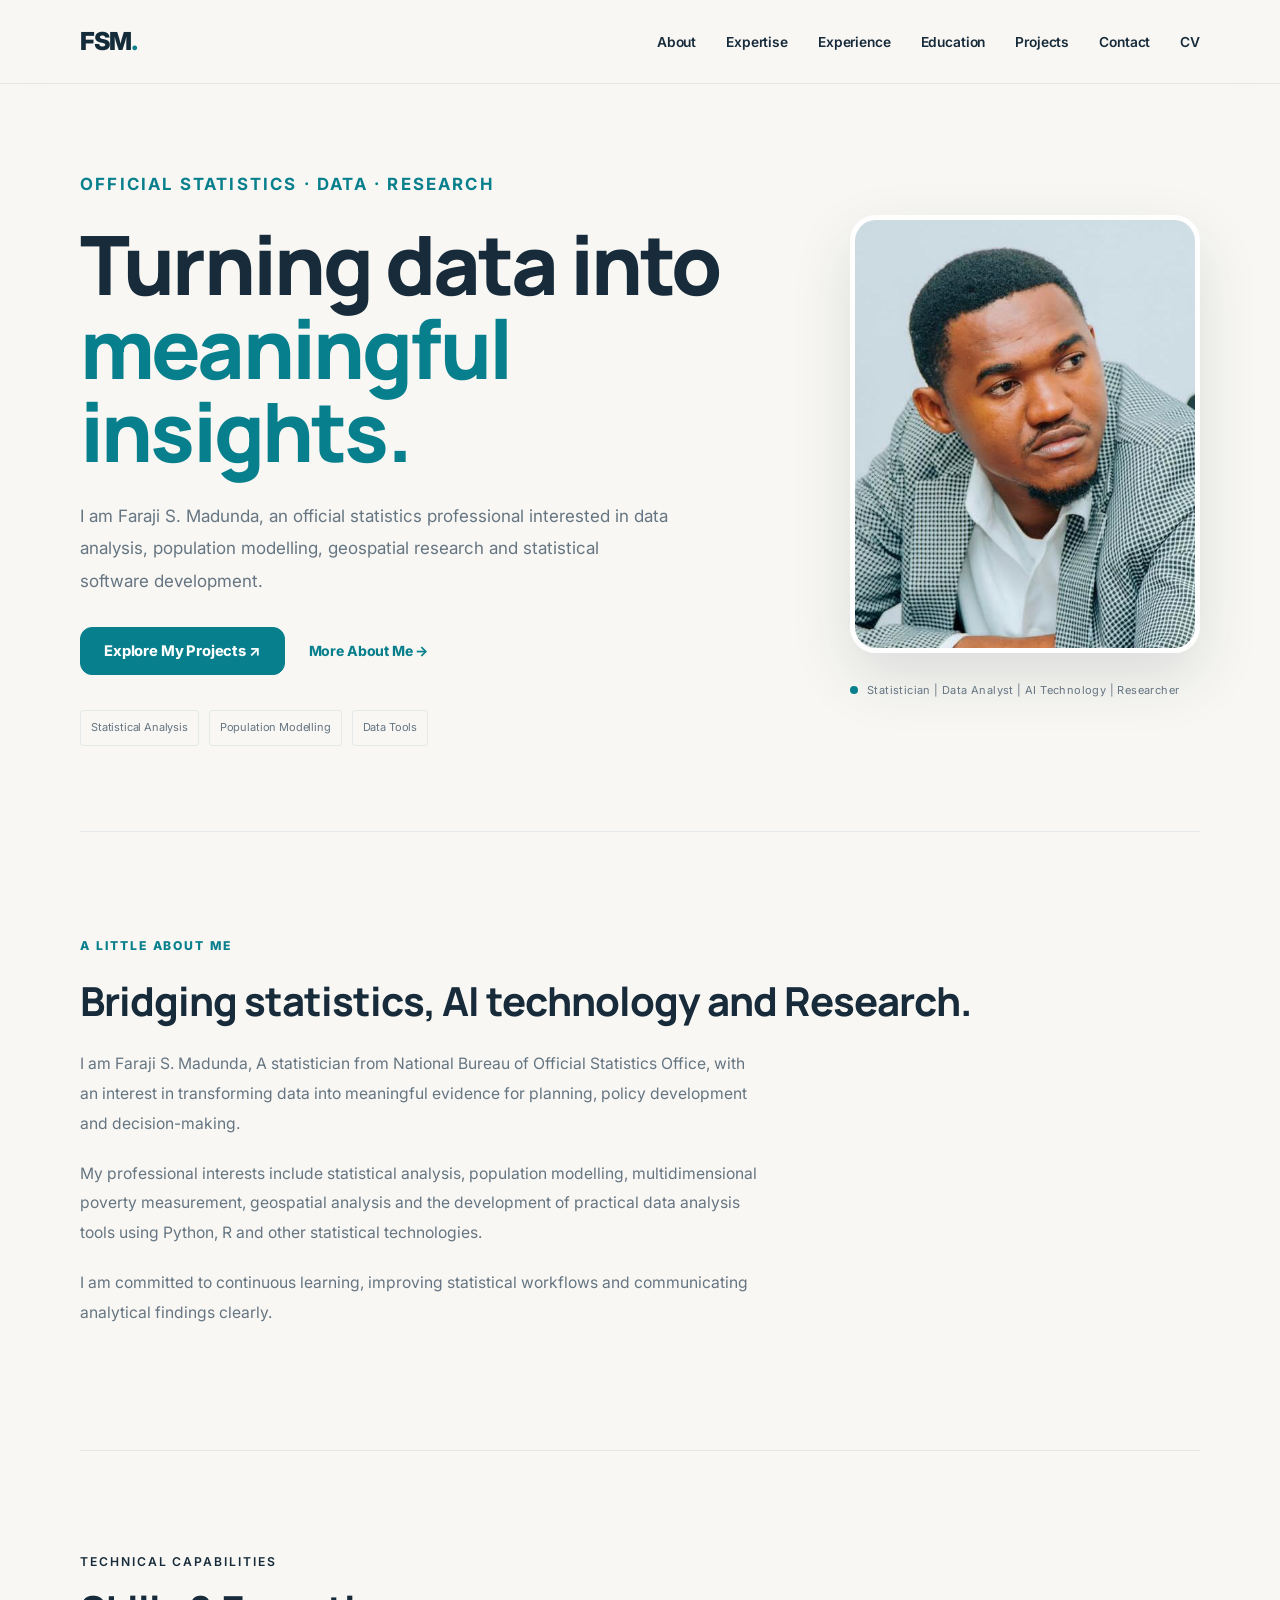
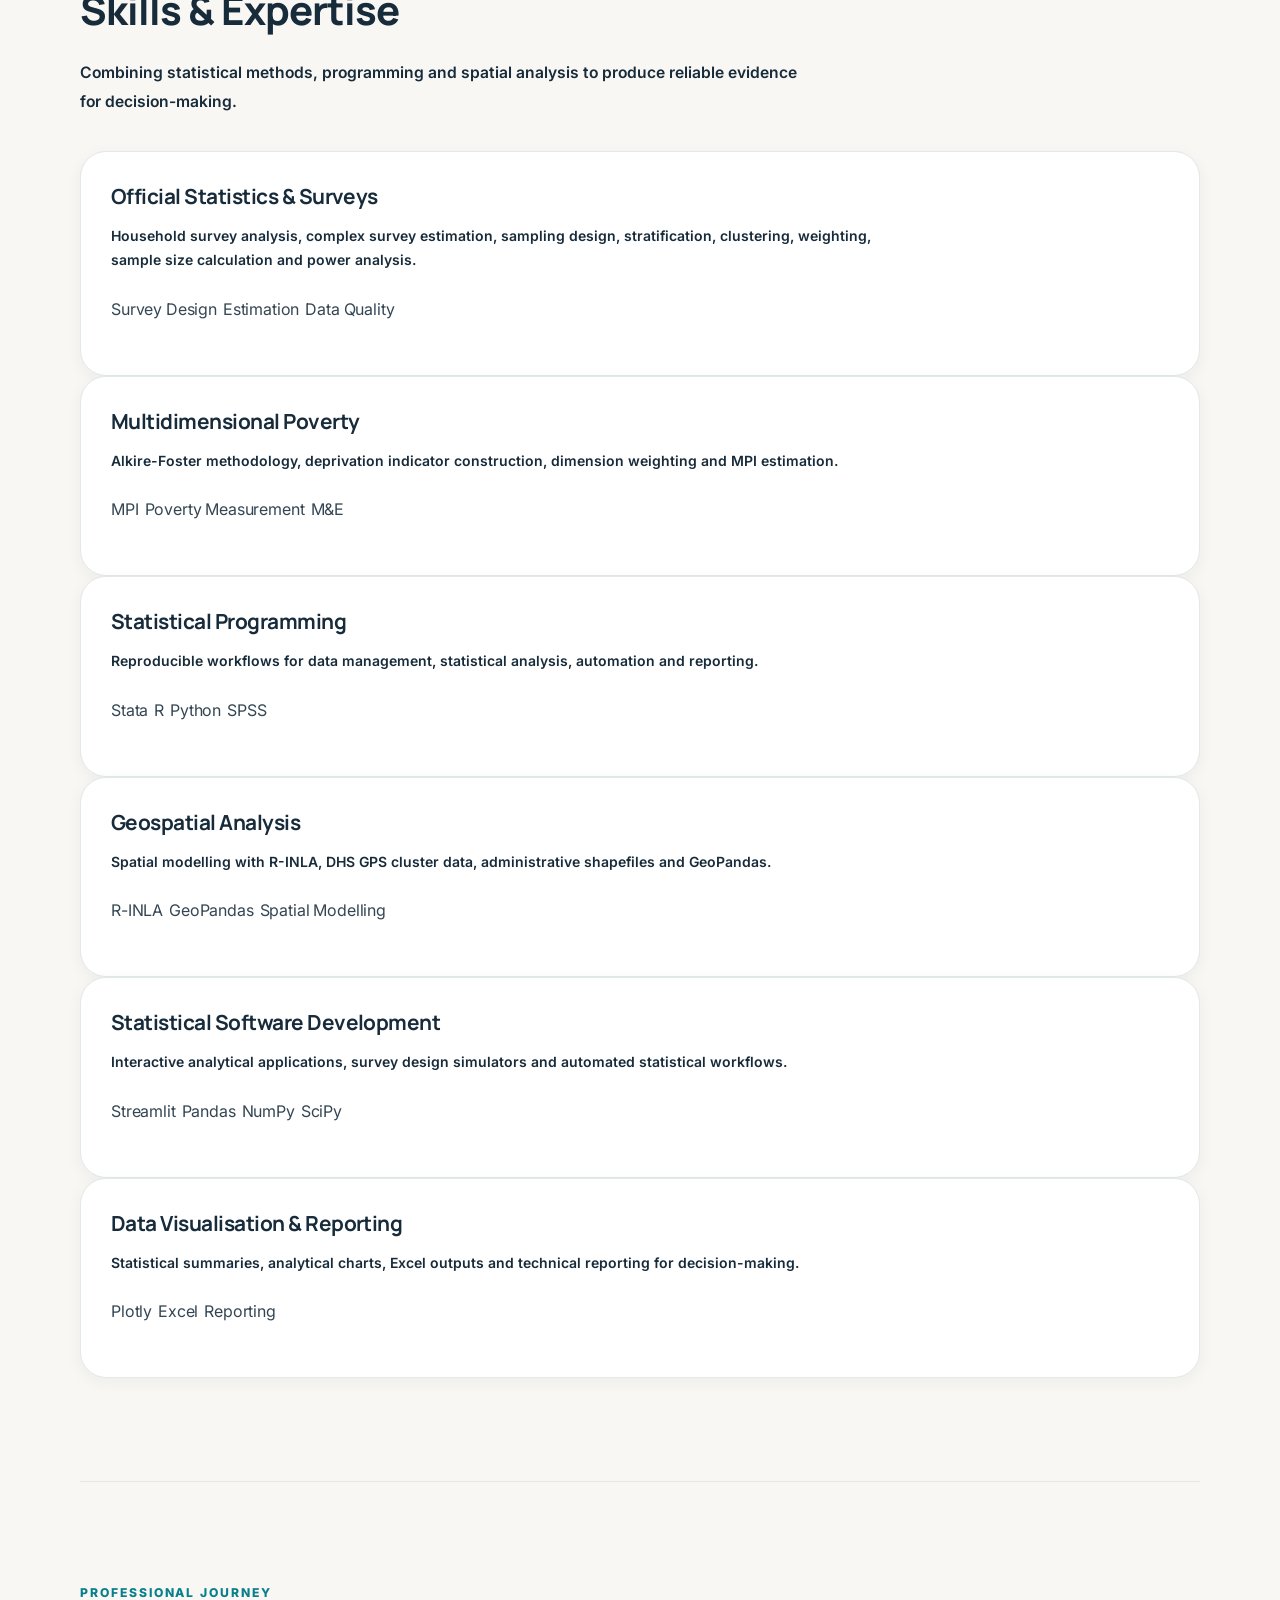
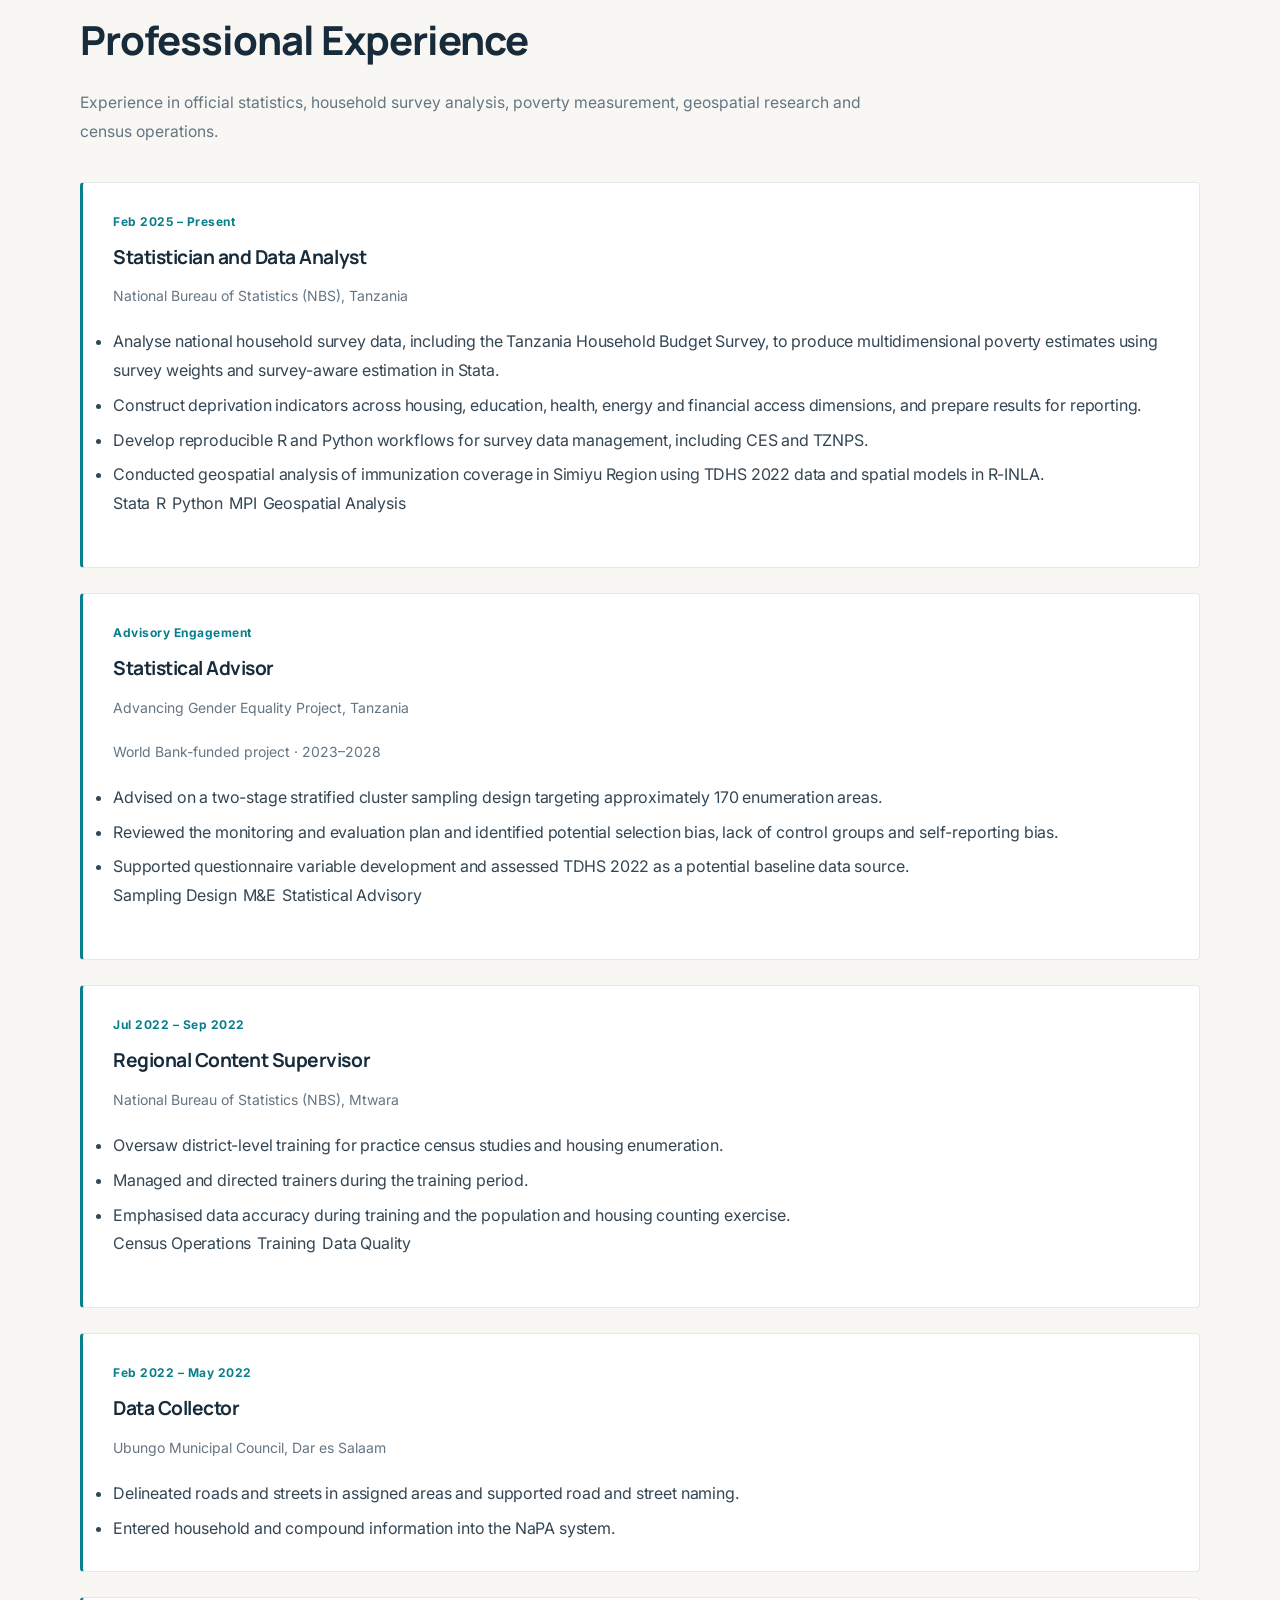
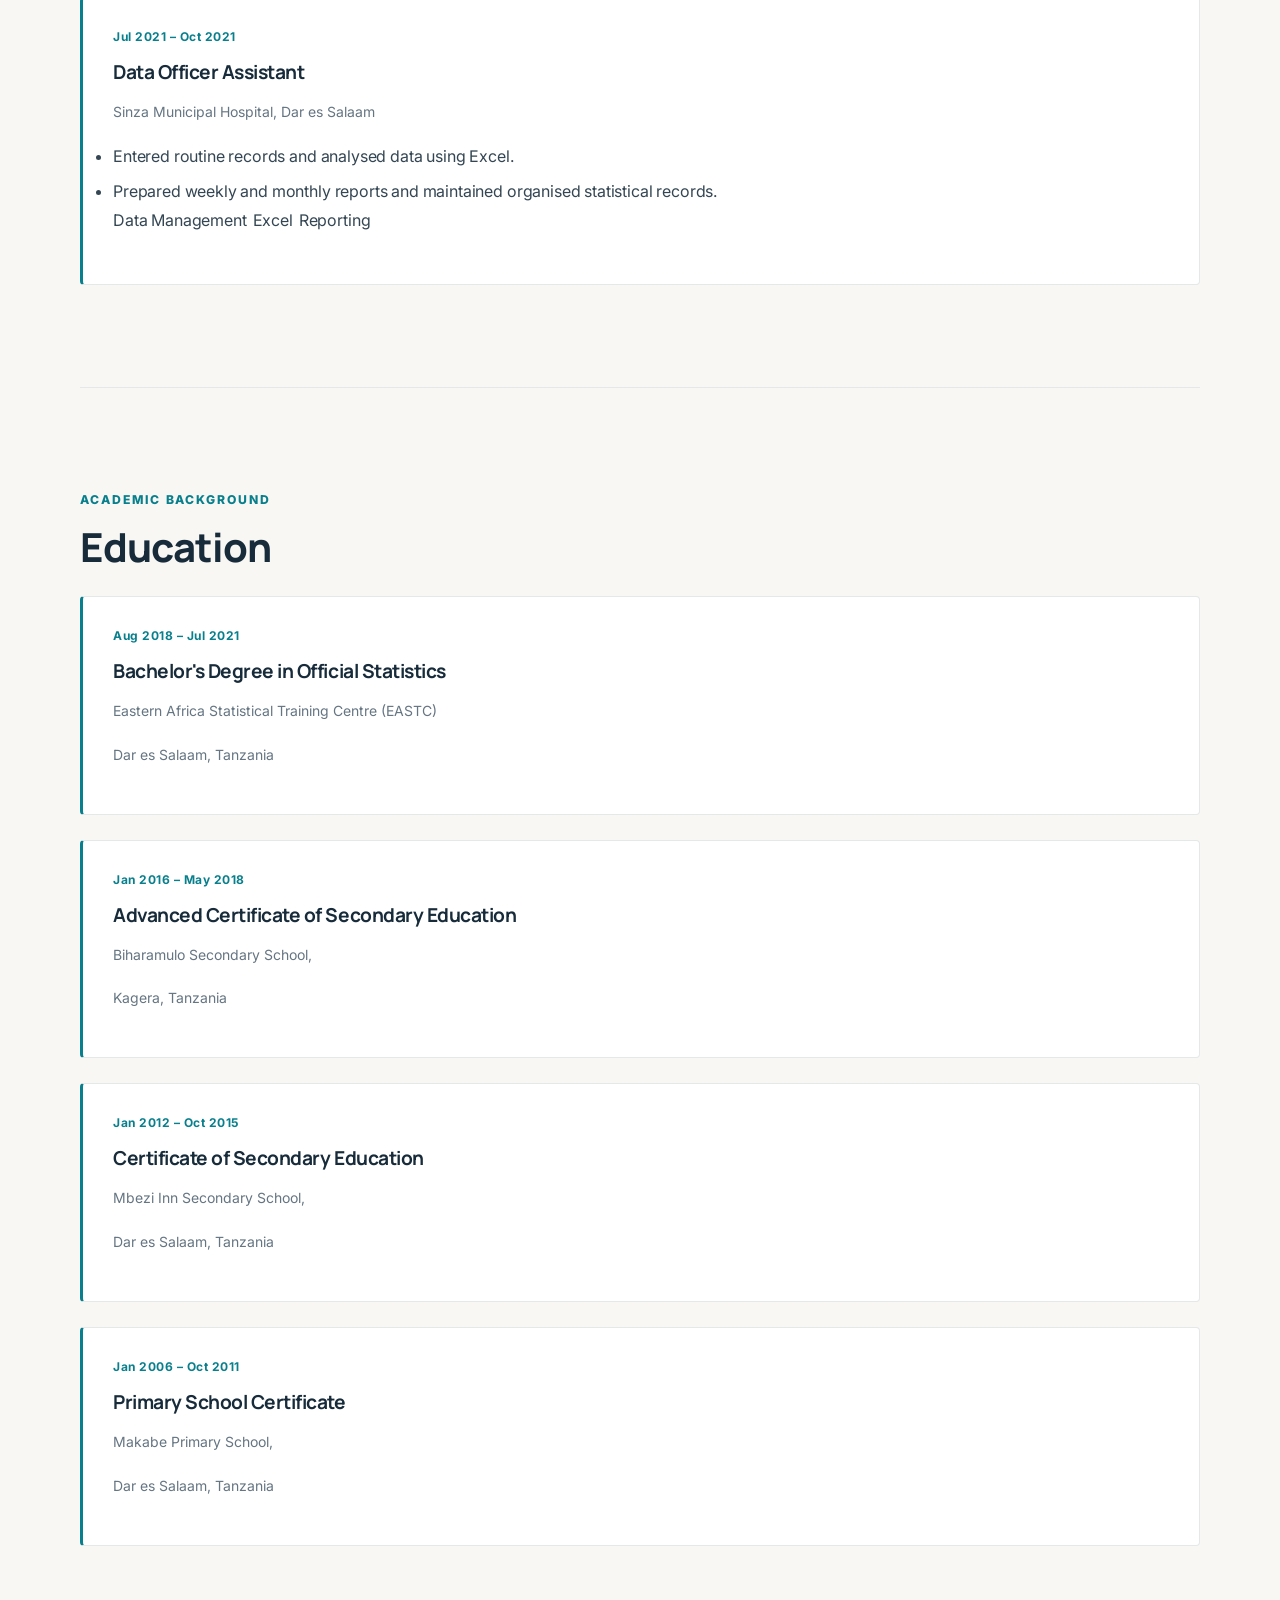
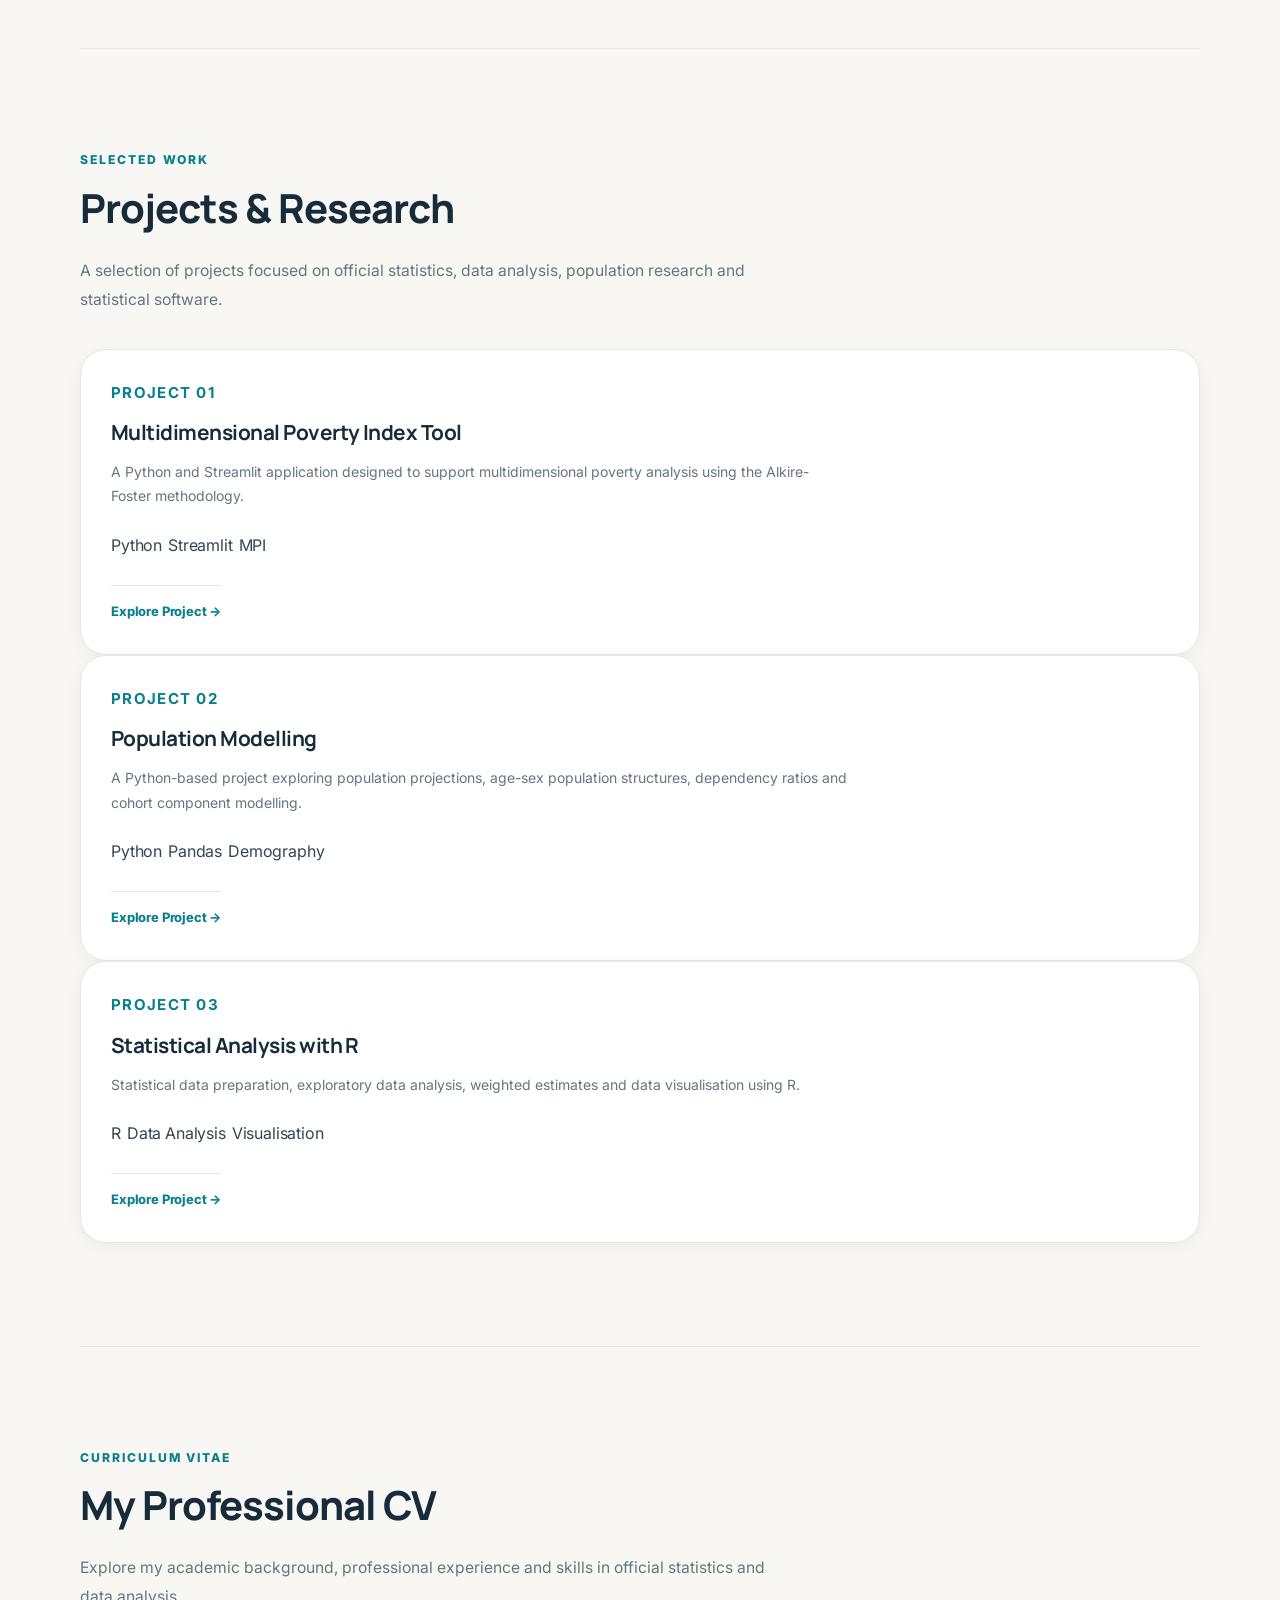
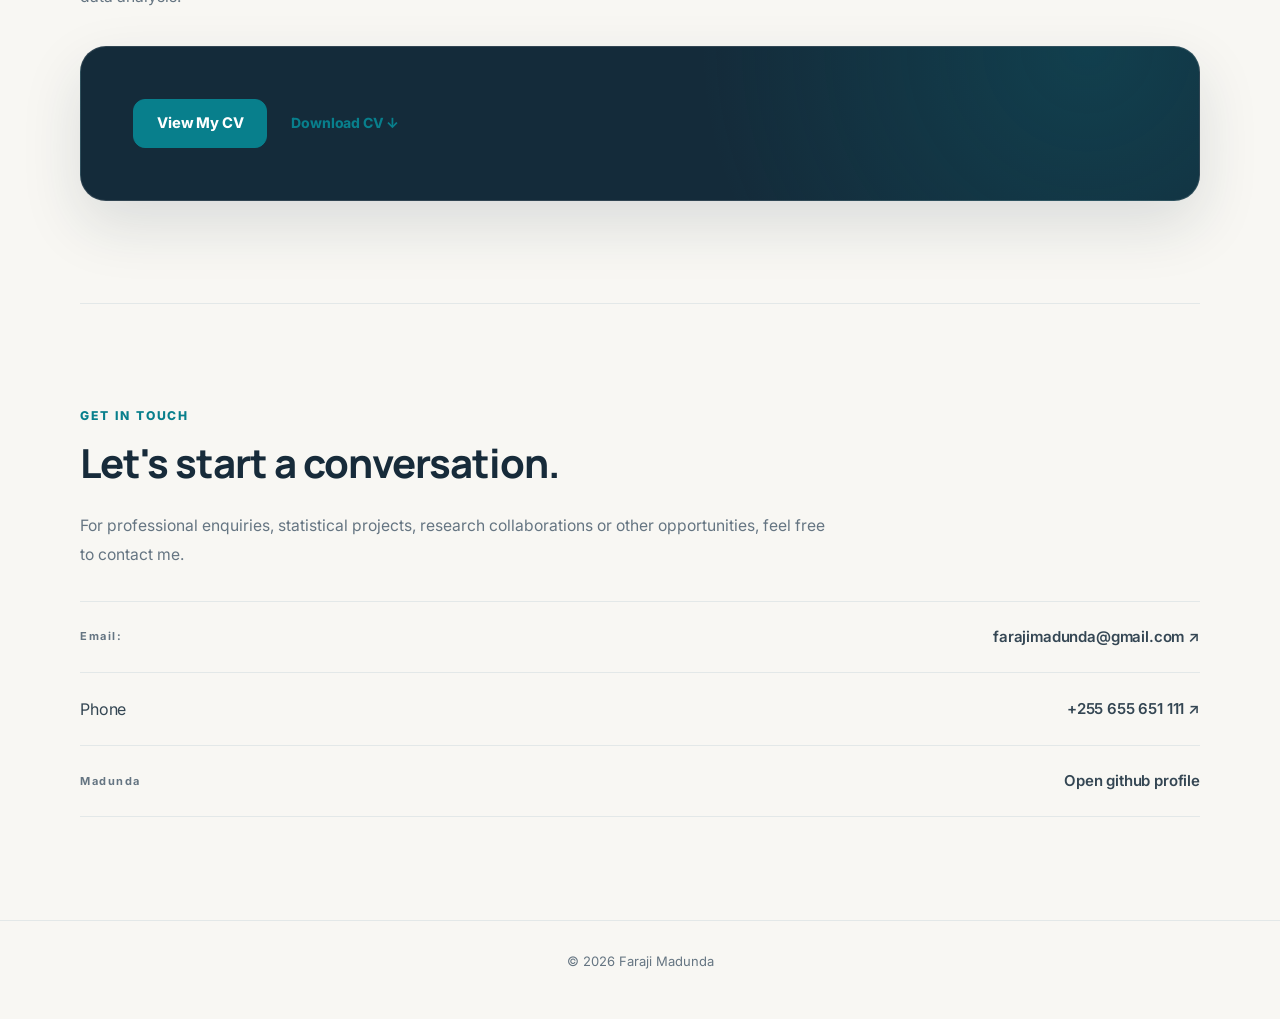
==== index.html @ a14f06b1 "Upload portfolio website files" ====
<!DOCTYPE html>
<html lang="en">
<head>
    <meta charset="UTF-8">
    <meta name="viewport" content="width=device-width, initial-scale=1.0">

    <meta name="description" content="The personal portfolio of Faraji S. Madunda, showcasing official statistics, data analysis, programming and research.">

    
<title>Faraji S. Madunda | Statistician & Data Analyst</title>

<meta name="description" content="Explore the professional portfolio of Faraji S. Madunda, featuring official statistics, multidimensional poverty analysis, population modelling, statistical programming, and data visualisation.">

<meta name="author" content="Faraji S. Madunda">

<meta name="viewport" content="width=device-width, initial-scale=1.0">

<meta name="robots" content="index, follow">


    <link rel="stylesheet" href="assets/css/style.css">
    <script src="assets/js/main.js" defer></script>

    <link rel="preconnect" href="https://fonts.googleapis.com">
    <link rel="preconnect" href="https://fonts.gstatic.com" crossorigin>
    <link href="https://fonts.googleapis.com/css2?family=Inter:wght@400;500;600;700&family=Manrope:wght@400;500;600;700;800&display=swap" rel="stylesheet">

</head>

<body>

   
<header>
    <a href="#home" class="logo">FSM<span>.</span></a>

    <button
        class="menu-toggle"
        id="menu-toggle"
        aria-label="Open navigation menu"
        aria-expanded="false"
        aria-controls="main-nav"
        type="button">
        ☰ Menu
    </button>

    <nav id="main-nav">
        <a href="#about">About</a>
        <a href="#expertise">Expertise</a>
        <a href="#experience">Experience</a>
        <a href="#education">Education</a>    
        <a href="#projects">Projects</a>
        <a href="#contact">Contact</a>
        <a href="#cv">CV</a>
    </nav>
</header>


    <main>
       
<section id="home" class="hero">
    <div class="hero-content">
        <p class="eyebrow">OFFICIAL STATISTICS · DATA · RESEARCH</p>

        <h1>
            Turning data into
            <span>meaningful insights.</span>
        </h1>

        <p class="intro">
            I am Faraji S. Madunda, an official statistics
            professional interested in data analysis, population
            modelling, geospatial research and statistical
            software development.
        </p>

        <div class="hero-actions">
            <a href="#projects" class="button">
                Explore My Projects ↗
            </a>

            <a href="#about" class="text-link">
                More About Me →
            </a>
        </div>

        <div class="hero-specialties">
            <span>Statistical Analysis</span>
            <span>Population Modelling</span>
            <span>Data Tools</span>
        </div>
    </div>

    <div class="hero-visual">
        <img
            src="assets/images/faraji.jpg"
            alt="Portrait of Faraji S. Madunda"
            class="hero-photo"
        >

        <div class="photo-caption">
            <span class="caption-dot"></span>
            <span>Statistician |  Data Analyst | AI Technology | Researcher</span>
        </div>
    </div>
</section>

        
<section id="about">
    <p class="eyebrow">A LITTLE ABOUT ME</p>

    <h2>Bridging statistics, AI technology and Research.</h2>

    <p>
        I am Faraji S. Madunda, A statistician from National Bureau 
        of Official Statistics Office,
        with an interest in transforming data into meaningful
        evidence for planning, policy development and decision-making.
    </p>

    <p>
        My professional interests include statistical analysis,
        population modelling, multidimensional poverty measurement,
        geospatial analysis and the development of practical
        data analysis tools using Python, R and other statistical
        technologies.
    </p>

    <p>
        I am committed to continuous learning, improving statistical
        workflows and communicating analytical findings clearly.
    </p>
</section>


   
<section id="expertise">

    <p class="eyebrow">TECHNICAL CAPABILITIES</p>
    <h2>Skills & Expertise</h2>

    <p class="section-intro">
        Combining statistical methods, programming and spatial
        analysis to produce reliable evidence for decision-making.
    </p>

    <div class="projects-grid">

        <article class="project-card">
            <h3>Official Statistics & Surveys</h3>
            <p>
                Household survey analysis, complex survey estimation,
                sampling design, stratification, clustering,
                weighting, sample size calculation and power analysis.
            </p>
            <div class="project-tags">
                <span>Survey Design</span>
                <span>Estimation</span>
                <span>Data Quality</span>
            </div>
        </article>

        <article class="project-card">
            <h3>Multidimensional Poverty</h3>
            <p>
                Alkire-Foster methodology, deprivation indicator
                construction, dimension weighting and MPI estimation.
            </p>
            <div class="project-tags">
                <span>MPI</span>
                <span>Poverty Measurement</span>
                <span>M&E</span>
            </div>
        </article>

        <article class="project-card">
            <h3>Statistical Programming</h3>
            <p>
                Reproducible workflows for data management,
                statistical analysis, automation and reporting.
            </p>
            <div class="project-tags">
                <span>Stata</span>
                <span>R</span>
                <span>Python</span>
                <span>SPSS</span>
            </div>
        </article>

        <article class="project-card">
            <h3>Geospatial Analysis</h3>
            <p>
                Spatial modelling with R-INLA, DHS GPS cluster data,
                administrative shapefiles and GeoPandas.
            </p>
            <div class="project-tags">
                <span>R-INLA</span>
                <span>GeoPandas</span>
                <span>Spatial Modelling</span>
            </div>
        </article>

        <article class="project-card">
            <h3>Statistical Software Development</h3>
            <p>
                Interactive analytical applications, survey design
                simulators and automated statistical workflows.
            </p>
            <div class="project-tags">
                <span>Streamlit</span>
                <span>Pandas</span>
                <span>NumPy</span>
                <span>SciPy</span>
            </div>
        </article>

        <article class="project-card">
            <h3>Data Visualisation & Reporting</h3>
            <p>
                Statistical summaries, analytical charts, Excel
                outputs and technical reporting for decision-making.
            </p>
            <div class="project-tags">
                <span>Plotly</span>
                <span>Excel</span>
                <span>Reporting</span>
            </div>
        </article>

    </div>

</section>

<section id="experience">

    <p class="eyebrow">PROFESSIONAL JOURNEY</p>
    <h2>Professional Experience</h2>

    <p class="section-intro">
        Experience in official statistics, household survey analysis,
        poverty measurement, geospatial research and census operations.
    </p>

    <div class="timeline">

        <article class="timeline-item">
            <span class="timeline-period">Feb 2025 – Present</span>
            <h3>Statistician and Data Analyst</h3>
            <p class="organisation-name">
                National Bureau of Statistics (NBS), Tanzania
            </p>
            <ul>
                <li>
                    Analyse national household survey data, including
                    the Tanzania Household Budget Survey, to produce
                    multidimensional poverty estimates using survey
                    weights and survey-aware estimation in Stata.
                </li>
                <li>
                    Construct deprivation indicators across housing,
                    education, health, energy and financial access
                    dimensions, and prepare results for reporting.
                </li>
                <li>
                    Develop reproducible R and Python workflows for
                    survey data management, including CES and TZNPS.
                </li>
                <li>
                    Conducted geospatial analysis of immunization
                    coverage in Simiyu Region using TDHS 2022 data
                    and spatial models in R-INLA.
                </li>
            </ul>
            <div class="project-tags">
                <span>Stata</span>
                <span>R</span>
                <span>Python</span>
                <span>MPI</span>
                <span>Geospatial Analysis</span>
            </div>
        </article>

        <article class="timeline-item">
            <span class="timeline-period">Advisory Engagement</span>
            <h3>Statistical Advisor</h3>
            <p class="organisation-name">
                Advancing Gender Equality Project, Tanzania
            </p>
            <p class="experience-context">
                World Bank-funded project · 2023–2028
            </p>
            <ul>
                <li>
                    Advised on a two-stage stratified cluster sampling
                    design targeting approximately 170 enumeration areas.
                </li>
                <li>
                    Reviewed the monitoring and evaluation plan and
                    identified potential selection bias, lack of
                    control groups and self-reporting bias.
                </li>
                <li>
                    Supported questionnaire variable development and
                    assessed TDHS 2022 as a potential baseline data source.
                </li>
            </ul>
            <div class="project-tags">
                <span>Sampling Design</span>
                <span>M&E</span>
                <span>Statistical Advisory</span>
            </div>
        </article>

        <article class="timeline-item">
            <span class="timeline-period">Jul 2022 – Sep 2022</span>
            <h3>Regional Content Supervisor</h3>
            <p class="organisation-name">
                National Bureau of Statistics (NBS), Mtwara
            </p>
            <ul>
                <li>
                    Oversaw district-level training for practice census
                    studies and housing enumeration.
                </li>
                <li>
                    Managed and directed trainers during the training
                    period.
                </li>
                <li>
                    Emphasised data accuracy during training and the
                    population and housing counting exercise.
                </li>
            </ul>
            <div class="project-tags">
                <span>Census Operations</span>
                <span>Training</span>
                <span>Data Quality</span>
            </div>
        </article>

        <article class="timeline-item">
            <span class="timeline-period">Feb 2022 – May 2022</span>
            <h3>Data Collector</h3>
            <p class="organisation-name">
                Ubungo Municipal Council, Dar es Salaam
            </p>
            <ul>
                <li>
                    Delineated roads and streets in assigned areas
                    and supported road and street naming.
                </li>
                <li>
                    Entered household and compound information
                    into the NaPA system.
                </li>
            </ul>
        </article>

        <article class="timeline-item">
            <span class="timeline-period">Jul 2021 – Oct 2021</span>
            <h3>Data Officer Assistant</h3>
            <p class="organisation-name">
                Sinza Municipal Hospital, Dar es Salaam
            </p>
            <ul>
                <li>
                    Entered routine records and analysed data using Excel.
                </li>
                <li>
                    Prepared weekly and monthly reports and maintained
                    organised statistical records.
                </li>
            </ul>
            <div class="project-tags">
                <span>Data Management</span>
                <span>Excel</span>
                <span>Reporting</span>
            </div>
        </article>

    </div>

</section>

<section id="education">

    <p class="eyebrow">ACADEMIC BACKGROUND</p>
    <h2>Education</h2>

    <div class="timeline">

        <article class="timeline-item">
            <span class="timeline-period">Aug 2018 – Jul 2021</span>
            <h3>Bachelor's Degree in Official Statistics</h3>
            <p class="organisation-name">
                Eastern Africa Statistical Training Centre (EASTC)
            </p>
            <p>Dar es Salaam, Tanzania</p>
        </article>

        <article class="timeline-item">
            <span class="timeline-period">Jan 2016 – May 2018</span>
            <h3>Advanced Certificate of Secondary Education</h3>
            <p class="organisation-name">
                Biharamulo Secondary School, 
            </p>
            <p>Kagera, Tanzania</p>
        </article>

        <article class="timeline-item">
            <span class="timeline-period">Jan 2012 – Oct 2015</span>
            <h3>Certificate of Secondary Education</h3>
            <p class="organisation-name">
                Mbezi Inn Secondary School, 
                
            </p>
            <p>Dar es Salaam, Tanzania</p>
        </article>

        <article class="timeline-item">
            <span class="timeline-period">Jan 2006 – Oct 2011</span>
            <h3>Primary School Certificate</h3>
            <p class="organisation-name">
                Makabe Primary School, 
            </p>
            <p>Dar es Salaam, Tanzania</p>
        </article>

    </div>

</section>

<section id="projects">
    <p class="eyebrow">SELECTED WORK</p>
    <h2>Projects & Research</h2>

    <p class="section-intro">
        A selection of projects focused on official statistics,
        data analysis, population research and statistical software.
    </p>

    <div class="projects-grid">

        <article class="project-card">
            <p class="project-number">PROJECT 01</p>
            <h3>Multidimensional Poverty Index Tool</h3>
            <p>
                A Python and Streamlit application designed to support
                multidimensional poverty analysis using the
                Alkire-Foster methodology.
            </p>
            <div class="project-tags">
                <span>Python</span>
                <span>Streamlit</span>
                <span>MPI</span>
            </div>
            <a href="mpi-project.html"  class="project-link">
                Explore Project →
            </a>
        </article>

        <article class="project-card">
            <p class="project-number">PROJECT 02</p>
            <h3>Population Modelling</h3>
            <p>
                A Python-based project exploring population projections,
                age-sex population structures, dependency ratios and
                cohort component modelling.
            </p>
            <div class="project-tags">
                <span>Python</span>
                <span>Pandas</span>
                <span>Demography</span>
            </div>
            <a href="population-project.html" class="project-link">
                Explore Project →
            </a>
        </article>

        <article class="project-card">
            <p class="project-number">PROJECT 03</p>
            <h3>Statistical Analysis with R</h3>
            <p>
                Statistical data preparation, exploratory data analysis,
                weighted estimates and data visualisation using R.
            </p>
            <div class="project-tags">
                <span>R</span>
                <span>Data Analysis</span>
                <span>Visualisation</span>
            </div>
            <a href="r-analysis-project.html" class="project-link">
                Explore Project →
            </a>
        </article>

    </div>
</section>

<section id="cv">

    <p class="eyebrow">CURRICULUM VITAE</p>

    <h2>My Professional CV</h2>

    <p class="section-intro">
        Explore my academic background, professional experience
        and skills in official statistics and data analysis.
    </p>

    <div class="cv-panel">

        <div class="cv-content">
       
           
            <div class="hero-actions">

                <a
                    href="document_certificates/Faraji_Madunda_CV.pdf"
                    class="button"
                    target="_blank"
                    rel="noopener noreferrer">
                    View My CV 
                </a>

                <a
                    href="document_certificates/Faraji_Madunda_CV.pdf"
                    class="text-link"
                    download>
                    Download CV ↓
                </a>

            </div>
        </div>

    </div>

</section>

        
<section id="contact">
    <p class="eyebrow">GET IN TOUCH</p>

    <h2>Let's start a conversation.</h2>

    <p>
        For professional enquiries, statistical projects,
        research collaborations or other opportunities,
        feel free to contact me.
    </p>

    <div class="contact-list">

        <a class="contact-item" href="mailto:farajimadunda@gmail.com">
            <span class="contact-label">Email:</span>
            <span class="contact-value">farajimadunda@gmail.com ↗</span>
        </a>

        <a class="contact-item" href="tel:+255 655651111>
            <span class="contact-label">Phone</span>
            <span class="contact-value">+255 655 651 111 ↗</span>
        </a>

        <a class="contact-item"
           href="https://github.com/Madunda"
           target="_blank"
           rel="noopener noreferrer">
            <span class="contact-label">Madunda</span>
            <span class="contact-value">Open github profile </span>
        </a>

    </div>
</section>

    </main>

    <footer>
                    <p>© <span id="year">2026</span> Faraji Madunda</p>
    </footer>

</body>
</html>
---- assets/css/style.css ----
/* ========================================
   Faraji S. Madunda | PERSONAL PORTFOLIO
   Design: Editorial Light
======================================== */

:root {
    --background: #f8f7f3;
    --surface: #ffffff;
    --text: #172b3a;
    --muted: #667580;
    --accent: #187b75;
    --border: #e4e4dd;
    --max-width: 1120px;
}

/* Reset */
* {
    margin: 0;
    padding: 0;
    box-sizing: border-box;
}

html {
    scroll-behavior: smooth;
    scroll-padding-top: 90px;
}

body {
    font-family: Arial, Helvetica, sans-serif;
    background: var(--background);
    color: var(--text);
    line-height: 1.7;
    font-size: 16px;
}

a {
    color: inherit;
    text-decoration: none;
}

section {
    width: min(100% - 48px, var(--max-width));
    margin: 0 auto;
    padding: 90px 0;
}

/* Header and Navigation */
header {
    width: 100%;
    min-height: 82px;
    padding: 20px max(24px, calc((100% - var(--max-width)) / 2));
    display: flex;
    justify-content: space-between;
    align-items: center;
    gap: 30px;
    background: rgba(248, 247, 243, 0.96);
    border-bottom: 1px solid var(--border);
    position: sticky;
    top: 0;
    z-index: 100;
}

.logo {
    font-size: 25px;
    font-weight: 800;
    letter-spacing: -1px;
}

.logo span {
    color: var(--accent);
}

nav {
    display: flex;
    align-items: center;
    gap: 30px;
}

nav a {
    color: var(--muted);
    font-size: 14px;
    font-weight: 600;
    transition: color 0.2s ease;
}

nav a:hover {
    color: var(--accent);
}

/* Hero Section */
.hero {
    min-height: 570px;
    display: flex;
    flex-direction: column;
    justify-content: center;
    align-items: flex-start;
    padding-top: 110px;
    padding-bottom: 110px;
}

.eyebrow {
    color: var(--accent);
    font-size: 12px;
    font-weight: 700;
    letter-spacing: 2px;
    margin-bottom: 24px;
}

h1 {
    max-width: 850px;
    font-size: clamp(42px, 7vw, 76px);
    line-height: 1.08;
    letter-spacing: -3px;
    font-weight: 800;
    margin-bottom: 28px;
}

h1 span {
    display: block;
    color: var(--accent);
}

.intro {
    max-width: 650px;
    color: var(--muted);
    font-size: 18px;
    line-height: 1.9;
    margin-bottom: 32px;
}

.button {
    display: inline-block;
    padding: 14px 24px;
    background: var(--text);
    color: white;
    border: 1px solid var(--text);
    border-radius: 4px;
    font-size: 14px;
    font-weight: 700;
    transition: background 0.2s ease, transform 0.2s ease;
}

.button:hover {
    background: var(--accent);
    border-color: var(--accent);
    transform: translateY(-2px);
}

/* Section Headings */
section h2 {
    font-size: clamp(28px, 4vw, 40px);
    letter-spacing: -1px;
    line-height: 1.2;
    margin-bottom: 24px;
}

section p {
    max-width: 760px;
    color: var(--muted);
}

/* About Section */
#about {
    border-top: 1px solid var(--border);
}

/* Expertise Section */
#expertise {
    border-top: 1px solid var(--border);
}

#expertise p {
    color: var(--text);
    font-weight: 600;
}

/* Projects Section */
#projects {
    border-top: 1px solid var(--border);
}

/* Contact Section */
#contact {
    border-top: 1px solid var(--border);
}

/* Footer */
footer {
    border-top: 1px solid var(--border);
    padding: 28px 24px;
    text-align: center;
}

footer p {
    color: var(--muted);
    font-size: 13px;
}

/* Responsive Design: Tablets and Phones */
@media (max-width: 700px) {
    header {
        padding: 18px 24px;
        align-items: flex-start;
        flex-direction: column;
        gap: 12px;
    }

    nav {
        width: 100%;
        gap: 18px;
        flex-wrap: wrap;
    }

    nav a {
        font-size: 13px;
    }

    section {
        width: calc(100% - 40px);
        padding: 65px 0;
    }

    .hero {
        min-height: 480px;
        padding-top: 75px;
        padding-bottom: 75px;
    }

    h1 {
        font-size: clamp(40px, 11vw, 58px);
        letter-spacing: -2px;
    }

    .intro {
        font-size: 16px;
    }
}

@media (prefers-reduced-motion: reduce) {
    html {
        scroll-behavior: auto;
    }

    *,
    *::before,
    *::after {
        transition: none !important;
    }
}
.profile-photo {
    width: 180px;
    height: 180px;
    object-fit: cover;
    object-position: center top;
    border-radius: 50%;
    border: 4px solid #ffffff;
    margin-bottom: 28px;
    box-shadow: 0 8px 25px rgba(23, 43, 58, 0.12);
}

/* Project Cards */
.project-grid {
    display: grid;
    grid-template-columns: repeat(2, minmax(0, 1fr));
    gap: 22px;
    margin-top: 38px;
}

.project-card {
    background: var(--surface);
    border: 1px solid var(--border);
    border-radius: 6px;
    padding: 30px;
    transition: transform 0.2s ease, box-shadow 0.2s ease;
}

.project-card:hover {
    transform: translateY(-4px);
    box-shadow: 0 12px 30px rgba(23, 43, 58, 0.07);
}

.project-number {
    color: var(--accent);
    font-size: 11px;
    font-weight: 700;
    letter-spacing: 1.3px;
    margin-bottom: 20px;
}

.project-card h3 {
    font-size: 22px;
    line-height: 1.35;
    margin-bottom: 14px;
}

.project-card > p:not(.project-number) {
    font-size: 14px;
    margin-bottom: 22px;
}

.project-tag {
    display: inline-block;
    background: var(--background);
    border: 1px solid var(--border);
    border-radius: 3px;
    color: var(--muted);
    font-size: 11px;
    padding: 5px 9px;
    margin: 0 5px 6px 0;
}

@media (max-width: 700px) {
    .project-grid {
        grid-template-columns: 1fr;
    }

    .project-card {
        padding: 24px;
    }
}


/* Contact Section */
.contact-list {
    margin-top: 32px;
    border-top: 1px solid var(--border);
}

.contact-item {
    display: flex;
    justify-content: space-between;
    align-items: center;
    gap: 20px;
    padding: 22px 0;
    border-bottom: 1px solid var(--border);
    transition: color 0.2s ease;
}

.contact-item:hover {
    color: var(--accent);
}

.contact-label {
    color: var(--muted);
    font-size: 11px;
    font-weight: 700;
    letter-spacing: 1.5px;
}

.contact-value {
    font-size: 15px;
    font-weight: 600;
    overflow-wrap: anywhere;
    text-align: right;
}

@media (max-width: 500px) {
    .contact-item {
        align-items: flex-start;
        flex-direction: column;
        gap: 6px;
    }

    .contact-value {
        text-align: left;
    }
}

/* Mobile Navigation Improvements */
.menu-toggle {
    display: none;
    border: 1px solid var(--border);
    background: var(--surface);
    color: var(--text);
    padding: 10px 14px;
    border-radius: 4px;
    font-size: 14px;
    font-weight: 700;
    cursor: pointer;
}

@media (max-width: 700px) {
    header {
        display: grid;
        grid-template-columns: 1fr auto;
        align-items: center;
        gap: 14px;
        padding: 16px 20px;
    }

    .menu-toggle {
        display: block;
    }

    header nav {
        display: none;
        grid-column: 1 / -1;
        width: 100%;
        flex-direction: column;
        align-items: stretch;
        gap: 0;
        padding-top: 8px;
    }

    header nav.open {
        display: flex;
    }

    header nav a {
        padding: 12px 0;
        border-top: 1px solid var(--border);
        font-size: 15px;
    }

    .hero {
        min-height: auto;
    }
}


/* =================================
   IMPROVED HOME PAGE
================================= */

.hero {
    width: min(100% - 48px, var(--max-width));
    min-height: 620px;
    margin: 0 auto;
    padding: 85px 0;
    display: grid;
    grid-template-columns: 1.25fr 0.75fr;
    align-items: center;
    gap: 65px;
}

.hero-content {
    min-width: 0;
}

.hero h1 {
    font-size: clamp(42px, 5vw, 68px);
    line-height: 1.08;
    letter-spacing: -2.8px;
    margin-bottom: 26px;
}

.hero .intro {
    max-width: 590px;
    margin-bottom: 30px;
    font-size: 17px;
}

.hero-actions {
    display: flex;
    align-items: center;
    flex-wrap: wrap;
    gap: 24px;
}

.text-link {
    font-size: 14px;
    font-weight: 700;
    color: var(--text);
}

.text-link:hover {
    color: var(--accent);
}

.hero-specialties {
    display: flex;
    flex-wrap: wrap;
    gap: 10px;
    margin-top: 35px;
}

.hero-specialties span {
    font-size: 11px;
    color: var(--muted);
    border: 1px solid var(--border);
    padding: 7px 10px;
    border-radius: 3px;
}

.hero-visual {
    width: 100%;
    max-width: 350px;
    justify-self: end;
}

.hero-photo {
    display: block;
    width: 100%;
    aspect-ratio: 4 / 5;
    object-fit: cover;
    object-position: center top;
    border-radius: 5px;
    border: 1px solid var(--border);
    box-shadow: 16px 16px 0 #e9e8df;
}

.photo-caption {
    display: flex;
    align-items: center;
    gap: 9px;
    margin-top: 28px;
    color: var(--muted);
    font-size: 11px;
    letter-spacing: 0.4px;
}

.caption-dot {
    width: 8px;
    height: 8px;
    border-radius: 50%;
    background: var(--accent);
    flex-shrink: 0;
}

/* Responsive Home Page */
@media (max-width: 900px) {
    .hero {
        grid-template-columns: 1fr 0.7fr;
        gap: 35px;
        padding: 70px 0;
    }

    .hero h1 {
        font-size: clamp(38px, 5.5vw, 55px);
    }

    .hero-visual {
        max-width: 290px;
    }
}

@media (max-width: 700px) {
    .hero {
        grid-template-columns: 1fr;
        gap: 38px;
        padding: 55px 0 65px;
        min-height: auto;
    }

    .hero h1 {
        font-size: clamp(42px, 11vw, 58px);
        letter-spacing: -2px;
    }

    .hero .intro {
        font-size: 16px;
    }

    .hero-visual {
        justify-self: start;
        max-width: 280px;
        margin: 0 auto;
    }

    .hero-photo {
        box-shadow: 10px 10px 0 #e9e8df;
    }

    .hero-actions {
        gap: 18px;
    }
}

/* Skills and Expertise */
.section-intro {
    max-width: 720px;
    margin-bottom: 35px;
}

.expertise-grid {
    display: grid;
    grid-template-columns: repeat(3, minmax(0, 1fr));
    gap: 18px;
    margin-top: 35px;
}

.expertise-card {
    padding: 25px;
    background: var(--surface);
    border: 1px solid var(--border);
    border-radius: 5px;
}

.expertise-number {
    display: inline-block;
    color: var(--accent);
    font-size: 12px;
    font-weight: 700;
    margin-bottom: 20px;
}

.expertise-card h3 {
    font-size: 18px;
    line-height: 1.4;
    margin-bottom: 12px;
}

.expertise-card p {
    font-size: 14px;
}

/* Professional Experience and Education */
#experience,
#education {
    border-top: 1px solid var(--border);
}

.timeline-item {
    padding: 28px 30px;
    margin-top: 25px;
    background: var(--surface);
    border: 1px solid var(--border);
    border-left: 3px solid var(--accent);
    border-radius: 4px;
}

.timeline-period {
    display: block;
    color: var(--accent);
    font-size: 12px;
    font-weight: 700;
    letter-spacing: 0.5px;
    margin-bottom: 12px;
}

.timeline-item h3 {
    font-size: 21px;
    margin-bottom: 12px;
}

.timeline-item p {
    font-size: 14px;
}

.timeline-item .experience-note {
    margin-top: 14px;
    font-style: italic;
    font-size: 12px;
}

/* Responsive layout */
@media (max-width: 900px) {
    .expertise-grid {
        grid-template-columns: repeat(2, minmax(0, 1fr));
    }
}

@media (max-width: 550px) {
    .expertise-grid {
        grid-template-columns: 1fr;
    }

    .expertise-card {
        padding: 22px;
    }

    .timeline-item {
        padding: 22px;
    }
}

/* CV Section */
#cv {
    border-top: 1px solid var(--border);
}

.cv-panel {
    display: flex;
    justify-content: space-between;
    align-items: center;
    gap: 35px;
    padding: 38px;
    background: var(--surface);
    border: 1px solid var(--border);
    border-radius: 5px;
}

.cv-content {
    max-width: 650px;
}

.cv-content h2 {
    font-size: clamp(25px, 3vw, 34px);
    margin-bottom: 16px;
}

.cv-content p {
    font-size: 15px;
}

.cv-panel .button {
    flex-shrink: 0;
}

@media (max-width: 700px) {
    .cv-panel {
        align-items: flex-start;
        flex-direction: column;
        padding: 25px;
        gap: 24px;
    }
}

/* Project Links and Tags */
.project-tags {
    display: flex;
    flex-wrap: wrap;
    gap: 6px;
    margin-bottom: 22px;
}

.project-tags .project-tag {
    margin: 0;
}

.project-link {
    display: inline-block;
    margin-top: 4px;
    padding-top: 15px;
    border-top: 1px solid var(--border);
    color: var(--accent);
    font-size: 13px;
    font-weight: 700;
    line-height: 1.6;
}

.project-link:hover {
    color: var(--text);
}

/* Final Navigation and Accessibility Improvements */

header nav a:focus-visible,
.button:focus-visible,
.text-link:focus-visible,
.project-link:focus-visible,
.menu-toggle:focus-visible,
.contact-item:focus-visible {
    outline: 3px solid var(--accent);
    outline-offset: 4px;
}

section[id] {
    scroll-margin-top: 100px;
}

img {
    max-width: 100%;
    height: auto;
}

@media (max-width: 400px) {
    .hero h1 {
        font-size: 38px;
    }

    .hero-actions {
        align-items: flex-start;
        flex-direction: column;
    }

    .button {
        max-width: 100%;
        text-align: center;
    }
}

```css
/* Project detail page */

.project-detail {
    max-width: 900px;
    margin: 0 auto;
    padding: 80px 24px;
}

.project-detail h1 {
    max-width: 800px;
    margin-bottom: 24px;
    font-size: clamp(38px, 6vw, 64px);
    line-height: 1.1;
}

.project-detail h2 {
    margin-top: 44px;
    margin-bottom: 16px;
}

.project-detail p,
.project-detail li {
    line-height: 1.8;
}

.project-detail ul {
    padding-left: 24px;
    margin-bottom: 24px;
}

.project-detail .project-tags {
    margin: 28px 0;
}

@media (max-width: 600px) {
    .project-detail {
        padding: 48px 20px;
    }
}

/* Certificate section */

.certificate-section {
    margin-top: 64px;
}

.certificate-section > p:not(.eyebrow) {
    max-width: 720px;
    line-height: 1.8;
}

.certificate-card {
    display: flex;
    align-items: center;
    gap: 20px;
    flex-wrap: wrap;
    margin-top: 28px;
    padding: 24px;
    border: 1px solid var(--border);
    border-radius: 16px;
    background: var(--surface, #ffffff);
}

.certificate-icon {
    display: flex;
    align-items: center;
    justify-content: center;
    width: 64px;
    height: 76px;
    flex-shrink: 0;
    border-radius: 10px;
    background: #f3e8e5;
    color: #873d32;
    font-weight: 700;
}

.certificate-info {
    flex: 1;
    min-width: 180px;
}

.certificate-info h3 {
    margin-bottom: 8px;
}

.certificate-info p {
    margin: 0;
    line-height: 1.6;
    color: var(--muted, #666666);
    font-size: 14px;
}

.certificate-actions {
    display: flex;
    align-items: center;
    flex-wrap: wrap;
    gap: 16px;
}

@media (max-width: 600px) {
    .certificate-card {
        align-items: flex-start;
        padding: 18px;
    }

    .certificate-actions {
        width: 100%;
        align-items: flex-start;
        flex-direction: column;
    }
}

/* =====================================================
   FSM PORTFOLIO — PROFESSIONAL UI / PRO MAX UPGRADE
   Add this block at the END of assets/css/style.css
   ===================================================== */

:root {
    --bg: #f8f7f3;
    --surface: #ffffff;
    --text: #172b3a;
    --muted: #657582;
    --accent: #087f8c;
    --accent-dark: #066773;
    --border: #e3e8e8;

    --navy: #142b3a;
    --teal: #087f8c;

    --shadow-sm: 0 4px 16px rgba(20, 43, 58, 0.05);
    --shadow-md: 0 12px 32px rgba(20, 43, 58, 0.09);
    --shadow-lg: 0 24px 60px rgba(20, 43, 58, 0.13);

    --radius-sm: 10px;
    --radius-md: 18px;
    --radius-lg: 26px;

    --transition: 220ms ease;
}

/* ---------- GLOBAL FOUNDATION ---------- */

html {
    scroll-behavior: smooth;
    scroll-padding-top: 90px;
}

body {
    background: var(--bg);
    color: var(--text);
    font-family: Inter, "Segoe UI", Arial, sans-serif;
    line-height: 1.75;
    -webkit-font-smoothing: antialiased;
    text-rendering: optimizeLegibility;
}

::selection {
    color: #ffffff;
    background: var(--accent);
}

img {
    max-width: 100%;
}

a {
    transition:
        color var(--transition),
        background-color var(--transition),
        border-color var(--transition),
        transform var(--transition);
}

p {
    color: var(--muted);
    line-height: 1.85;
}

h1,
h2,
h3,
h4 {
    color: var(--navy);
    line-height: 1.2;
    letter-spacing: -0.035em;
    text-wrap: balance;
}

h1 {
    font-weight: 800;
    letter-spacing: -0.055em;
}

h2 {
    font-weight: 750;
}

section {
    position: relative;
    padding-top: clamp(64px, 8vw, 108px);
    padding-bottom: clamp(64px, 8vw, 108px);
    scroll-margin-top: 88px;
}

section > .eyebrow,
.eyebrow {
    color: var(--accent);
    font-size: 0.76rem;
    font-weight: 800;
    letter-spacing: 0.16em;
    line-height: 1.5;
}

/* ---------- NAVIGATION ---------- */

header {
    position: sticky;
    top: 0;
    z-index: 1000;
    background: rgba(248, 247, 243, 0.90);
    border-bottom: 1px solid rgba(20, 43, 58, 0.08);
    -webkit-backdrop-filter: blur(18px);
    backdrop-filter: blur(18px);
}

header .logo {
    color: var(--navy);
    font-size: 1.55rem;
    font-weight: 850;
    letter-spacing: -0.06em;
}

header .logo span {
    color: var(--accent);
}

header nav a {
    position: relative;
    color: var(--text);
    font-size: 0.9rem;
    font-weight: 600;
    text-decoration: none;
}

header nav a::after {
    position: absolute;
    right: 0;
    bottom: -7px;
    left: 0;
    height: 2px;
    background: var(--accent);
    content: "";
    transform: scaleX(0);
    transform-origin: left;
    transition: transform var(--transition);
}

header nav a:hover,
header nav a:focus-visible {
    color: var(--accent);
}

header nav a:hover::after,
header nav a:focus-visible::after {
    transform: scaleX(1);
}

.menu-toggle {
    border: 1px solid var(--border);
    border-radius: 12px;
    background: var(--surface);
    color: var(--navy);
    font-weight: 700;
    transition: all var(--transition);
}

.menu-toggle:hover {
    border-color: var(--accent);
    color: var(--accent);
}

/* ---------- HERO SECTION ---------- */

.hero {
    position: relative;
    isolation: isolate;
}

.hero h1 {
    font-size: clamp(2.8rem, 6.4vw, 5.5rem);
    line-height: 1.02;
    max-width: 950px;
}

.hero p {
    max-width: 680px;
    font-size: clamp(1rem, 1.5vw, 1.15rem);
}

.hero img {
    border: 5px solid rgba(255, 255, 255, 0.9);
    border-radius: var(--radius-lg);
    box-shadow: var(--shadow-lg);
    object-fit: cover;
    transition:
        transform 450ms ease,
        box-shadow 450ms ease;
}

.hero img:hover {
    transform: translateY(-5px);
    box-shadow: 0 30px 70px rgba(20, 43, 58, 0.17);
}

/* ---------- BUTTON SYSTEM ---------- */

.button,
button.button {
    display: inline-flex;
    align-items: center;
    justify-content: center;
    gap: 9px;
    min-height: 48px;
    padding: 13px 23px;
    border: 1px solid var(--accent);
    border-radius: 12px;
    background: var(--accent);
    color: #ffffff;
    font-size: 0.92rem;
    font-weight: 750;
    line-height: 1.4;
    text-decoration: none;
    cursor: pointer;
    transition:
        transform var(--transition),
        box-shadow var(--transition),
        background-color var(--transition);
}

.button:hover,
button.button:hover {
    background: var(--accent-dark);
    color: #ffffff;
    box-shadow: 0 9px 22px rgba(8, 127, 140, 0.22);
    transform: translateY(-2px);
}

.button:active {
    transform: translateY(0);
}

.text-link,
.project-link {
    color: var(--accent);
    font-weight: 750;
    text-decoration: none;
}

.text-link:hover,
.project-link:hover {
    color: var(--accent-dark);
}

/* ---------- EXPERTISE / SKILL CARDS ---------- */

.skill-card,
.expertise-card,
.skills-grid > *,
#expertise .card {
    border: 1px solid var(--border);
    border-radius: var(--radius-md);
    background: var(--surface);
    box-shadow: var(--shadow-sm);
    transition:
        transform 260ms ease,
        box-shadow 260ms ease,
        border-color 260ms ease;
}

.skill-card:hover,
.expertise-card:hover,
.skills-grid > *:hover,
#expertise .card:hover {
    border-color: rgba(8, 127, 140, 0.38);
    box-shadow: var(--shadow-md);
    transform: translateY(-5px);
}

/* ---------- PROJECT CARDS ---------- */

.project-card,
.projects-grid > *,
.project-grid > * {
    overflow: hidden;
    border: 1px solid var(--border);
    border-radius: var(--radius-lg);
    background: var(--surface);
    box-shadow: var(--shadow-sm);
    transition:
        transform 280ms ease,
        box-shadow 280ms ease,
        border-color 280ms ease;
}

.project-card:hover,
.projects-grid > *:hover,
.project-grid > *:hover {
    border-color: rgba(8, 127, 140, 0.35);
    box-shadow: var(--shadow-lg);
    transform: translateY(-6px);
}

.project-card img,
.projects-grid img,
.project-grid img {
    transition: transform 450ms ease;
}

.project-card:hover img,
.projects-grid > *:hover img,
.project-grid > *:hover img {
    transform: scale(1.035);
}

.project-card h3,
.projects-grid h3,
.project-grid h3 {
    font-size: 1.3rem;
    line-height: 1.35;
}

.project-card p,
.projects-grid p,
.project-grid p {
    font-size: 0.95rem;
}

/* ---------- EXPERIENCE & EDUCATION ---------- */

#experience,
#education {
    position: relative;
}

#experience h3,
#education h3 {
    font-size: 1.2rem;
}

#experience p,
#education p {
    max-width: 850px;
}

/* ---------- CV PANEL ---------- */

.cv-panel {
    display: flex;
    align-items: center;
    justify-content: space-between;
    gap: 28px;
    padding: clamp(26px, 5vw, 52px);
    border: 1px solid rgba(255, 255, 255, 0.12);
    border-radius: var(--radius-lg);
    background:
        radial-gradient(
            circle at 90% 0%,
            rgba(8, 127, 140, 0.24),
            transparent 38%
        ),
        var(--navy);
    box-shadow: var(--shadow-lg);
}

.cv-panel h2,
.cv-panel h3 {
    color: #ffffff;
}

.cv-panel p {
    color: #d4e0e6;
}

/* ---------- CONTACT ---------- */

.contact-item {
    transition:
        border-color var(--transition),
        background-color var(--transition),
        transform var(--transition);
}

.contact-item:hover {
    border-color: rgba(8, 127, 140, 0.45);
    transform: translateY(-3px);
}

/* ---------- PROJECT DETAIL PAGES ---------- */

.project-detail {
    max-width: 1100px;
    margin-right: auto;
    margin-left: auto;
}

.project-detail h1 {
    font-size: clamp(2.4rem, 5vw, 4.4rem);
}

.project-detail h2 {
    margin-top: 1.8rem;
    margin-bottom: 1rem;
    font-size: clamp(1.5rem, 3vw, 2rem);
}

.project-detail p,
.project-detail li {
    line-height: 1.85;
}

.project-detail ul {
    padding-left: 1.4rem;
}

.project-detail li::marker {
    color: var(--accent);
}

/* ---------- CERTIFICATE CARDS ---------- */

.certificate-card {
    border-color: var(--border);
    border-radius: var(--radius-md);
    background: var(--surface);
    box-shadow: var(--shadow-sm);
    transition:
        border-color var(--transition),
        box-shadow var(--transition),
        transform var(--transition);
}

.certificate-card:hover {
    border-color: rgba(8, 127, 140, 0.4);
    box-shadow: var(--shadow-md);
    transform: translateY(-3px);
}

.certificate-icon {
    border-radius: 14px;
    background: #e7f3f2;
    color: var(--accent-dark);
}

/* ---------- ACCESSIBILITY ---------- */

a:focus-visible,
button:focus-visible,
input:focus-visible,
textarea:focus-visible,
select:focus-visible {
    outline: 3px solid var(--accent);
    outline-offset: 4px;
}

button,
input,
textarea,
select {
    font: inherit;
}

/* ---------- RESPONSIVE LAYOUT ---------- */

@media (max-width: 900px) {
    section {
        padding-top: 68px;
        padding-bottom: 68px;
    }

    .hero h1 {
        font-size: clamp(2.6rem, 8vw, 4.2rem);
    }

    .cv-panel {
        align-items: flex-start;
        flex-direction: column;
    }
}

@media (max-width: 600px) {
    section {
        padding-top: 54px;
        padding-bottom: 54px;
    }

    .hero h1 {
        font-size: clamp(2.35rem, 11vw, 3.5rem);
    }

    .hero-actions {
        align-items: stretch;
        flex-direction: column;
    }

    .hero-actions .button {
        width: 100%;
    }

    .project-card,
    .projects-grid > *,
    .project-grid > * {
        border-radius: 16px;
    }

    .certificate-card {
        align-items: flex-start;
        padding: 18px;
    }

    .certificate-actions {
        width: 100%;
        align-items: stretch;
        flex-direction: column;
    }

    .certificate-actions .button {
        width: 100%;
    }
}

/* ---------- REDUCED MOTION ---------- */

@media (prefers-reduced-motion: reduce) {
    *,
    *::before,
    *::after {
        scroll-behavior: auto !important;
        animation-duration: 0.01ms !important;
        animation-iteration-count: 1 !important;
        transition-duration: 0.01ms !important;
    }
}

/* =========================================
   TYPOGRAPHY REFINEMENT — PROFESSIONAL EDITION
   ========================================= */

body {
    font-family: "Inter", "Segoe UI", sans-serif;
    font-size: 16px;
    font-weight: 400;
    line-height: 1.75;
    letter-spacing: -0.01em;
    color: #344653;
    text-align: left;
}

/* Main and secondary headings */
h1,
h2,
h3,
h4,
h5,
h6 {
    font-family: "Manrope", "Segoe UI", sans-serif;
    color: #172b3a;
    font-weight: 700;
    line-height: 1.3;
    letter-spacing: -0.035em;
    margin-top: 0;
    text-align: left;
}

/* Main page titles */
h1 {
    font-size: clamp(2.5rem, 5vw, 4.5rem);
    font-weight: 800;
    line-height: 1.12;
    letter-spacing: -0.05em;
}

/* Section headings */
h2 {
    font-size: clamp(1.8rem, 3vw, 2.6rem);
    font-weight: 750;
    line-height: 1.25;
    margin-bottom: 22px;
}

/* Subheadings and card titles */
h3 {
    font-size: 1.2rem;
    font-weight: 700;
    line-height: 1.45;
    letter-spacing: -0.025em;
    margin-bottom: 12px;
}

h4,
h5,
h6 {
    font-size: 1rem;
    font-weight: 650;
    line-height: 1.5;
    margin-bottom: 10px;
}

/* Paragraph rhythm */
p {
    max-width: 72ch;
    margin-top: 0;
    margin-bottom: 18px;
    font-size: 0.98rem;
    font-weight: 400;
    line-height: 1.85;
    letter-spacing: 0;
    color: #5b6b76;
    text-align: left;
    text-wrap: pretty;
}

/* Prevent unnecessary paragraph gaps inside cards */
.project-card p,
.skill-card p,
.expertise-card p,
.certificate-card p {
    margin-bottom: 12px;
    line-height: 1.75;
    font-size: 0.94rem;
}

/* Hero text */
.hero p {
    max-width: 62ch;
    font-size: 1.05rem;
    line-height: 1.9;
    margin-bottom: 22px;
}

/* About section text */
#about p {
    max-width: 68ch;
    line-height: 1.9;
    margin-bottom: 20px;
}

/* Small labels and eyebrow headings */
.eyebrow {
    font-family: "Inter", sans-serif;
    font-size: 0.75rem;
    font-weight: 700;
    line-height: 1.6;
    letter-spacing: 0.13em;
    text-transform: uppercase;
    margin-bottom: 14px;
}

/* Navigation typography */
header nav a {
    font-family: "Inter", sans-serif;
    font-size: 0.86rem;
    font-weight: 600;
    letter-spacing: -0.01em;
}

/* Project page reading width */
.project-detail p,
.project-detail li {
    max-width: 72ch;
    font-size: 1rem;
    line-height: 1.85;
}

/* Lists should be visually consistent */
li {
    line-height: 1.8;
}

li + li {
    margin-top: 6px;
}

/* Mobile typography */
@media (max-width: 600px) {
    body {
        font-size: 15px;
        line-height: 1.8;
    }

    h1 {
        font-size: clamp(2.25rem, 10vw, 3.3rem);
        line-height: 1.15;
    }

    h2 {
        font-size: 1.8rem;
        line-height: 1.3;
        margin-bottom: 18px;
    }

    h3 {
        font-size: 1.1rem;
        line-height: 1.45;
    }

    p,
    #about p,
    .hero p {
        font-size: 0.95rem;
        line-height: 1.85;
        margin-bottom: 17px;
    }
}

footer {
    text-align: center;
}

footer p {
    margin-left: auto;
    margin-right: auto;
    text-align: center;
}

/* PROFESSIONAL HOVER ANIMATIONS */

.project-card,
.skill-card,
.experience-card,
.education-card,
.expertise-card,
.certificate-card {
    transition:
        transform 0.25s ease,
        box-shadow 0.25s ease,
        border-color 0.25s ease;
}

.project-card:hover,
.skill-card:hover,
.experience-card:hover,
.education-card:hover,
.expertise-card:hover,
.certificate-card:hover {
    transform: translateY(-4px);
    box-shadow: 0 12px 28px rgba(23, 43, 58, 0.08);
}

button,
.btn,
a.button {
    transition:
        background-color 0.2s ease,
        color 0.2s ease,
        transform 0.2s ease,
        box-shadow 0.2s ease;
}

button:hover,
.btn:hover,
a.button:hover {
    transform: translateY(-2px);
}

a:focus-visible,
button:focus-visible {
    outline: 3px solid rgba(8, 127, 140, 0.45);
    outline-offset: 4px;
}

/* Respect users who prefer reduced motion */
@media (prefers-reduced-motion: reduce) {
    *,
    *::before,
    *::after {
        scroll-behavior: auto !important;
        animation-duration: 0.01ms !important;
        transition-duration: 0.01ms !important;
    }
}


/* PROFESSIONAL HOVER ANIMATIONS */

.project-card,
.skill-card,
.experience-card,
.education-card,
.expertise-card,
.certificate-card {
    transition:
        transform 0.25s ease,
        box-shadow 0.25s ease,
        border-color 0.25s ease;
}

.project-card:hover,
.skill-card:hover,
.experience-card:hover,
.education-card:hover,
.expertise-card:hover,
.certificate-card:hover {
    transform: translateY(-4px);
    box-shadow: 0 12px 28px rgba(23, 43, 58, 0.08);
}

button,
.btn,
a.button {
    transition:
        background-color 0.2s ease,
        color 0.2s ease,
        transform 0.2s ease,
        box-shadow 0.2s ease;
}

button:hover,
.btn:hover,
a.button:hover {
    transform: translateY(-2px);
}

a:focus-visible,
button:focus-visible {
    outline: 3px solid rgba(8, 127, 140, 0.45);
    outline-offset: 4px;
}

/* Respect users who prefer reduced motion */
@media (prefers-reduced-motion: reduce) {
    *,
    *::before,
    *::after {
        scroll-behavior: auto !important;
        animation-duration: 0.01ms !important;
        transition-duration: 0.01ms !important;
    }
}

/* RESPONSIVE DESIGN REFINEMENT */

/* Tablet */
@media (max-width: 900px) {
    .container {
        width: 92%;
        max-width: 100%;
    }

    section {
        padding-top: 64px;
        padding-bottom: 64px;
    }

    .hero {
        gap: 32px;
    }
}

/* Mobile */
@media (max-width: 600px) {
    .container {
        width: 90%;
        margin-left: auto;
        margin-right: auto;
    }

    section {
        padding-top: 48px;
        padding-bottom: 48px;
    }

    .hero {
        grid-template-columns: 1fr;
        gap: 28px;
    }

    .hero img {
        max-width: 280px;
        width: 100%;
        height: auto;
        margin-left: auto;
        margin-right: auto;
    }

    .projects-grid,
    .skills-grid,
    .expertise-grid,
    .experience-grid,
    .education-grid {
        grid-template-columns: 1fr;
    }

    .project-card,
    .skill-card,
    .experience-card,
    .education-card,
    .expertise-card {
        padding: 22px;
    }

    img {
        max-width: 100%;
    }

    pre,
    table {
        max-width: 100%;
        overflow-x: auto;
    }
}

/* MOBILE NAVIGATION REFINEMENT */

@media (max-width: 768px) {
    header {
        position: sticky;
        top: 0;
        z-index: 1000;
    }

    #menu-toggle {
        display: inline-flex;
        align-items: center;
        justify-content: center;
        gap: 8px;
        cursor: pointer;
    }

    #main-nav {
        gap: 8px;
    }

    #main-nav a {
        display: block;
        padding: 12px 16px;
        border-radius: 8px;
        text-decoration: none;
    }

    #main-nav a:hover,
    #main-nav a:focus-visible {
        background: rgba(8, 127, 140, 0.08);
    }
}
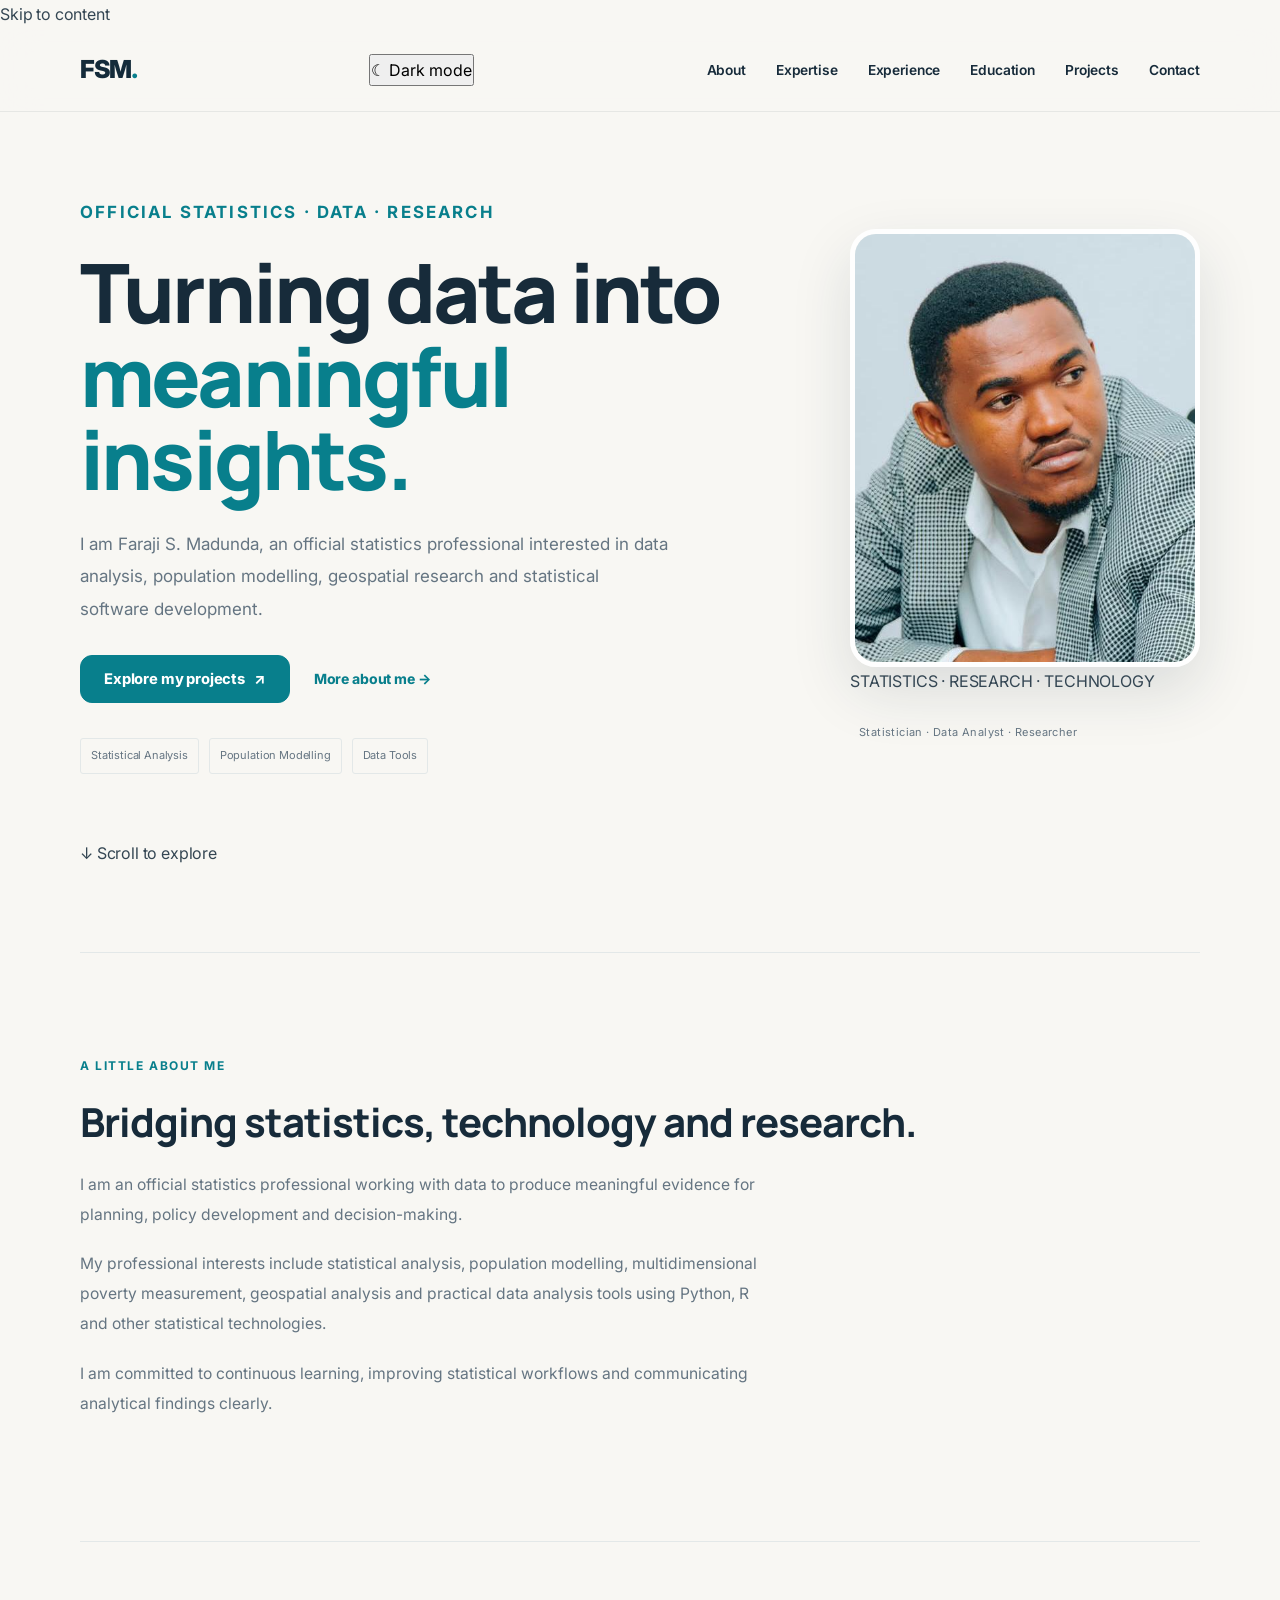
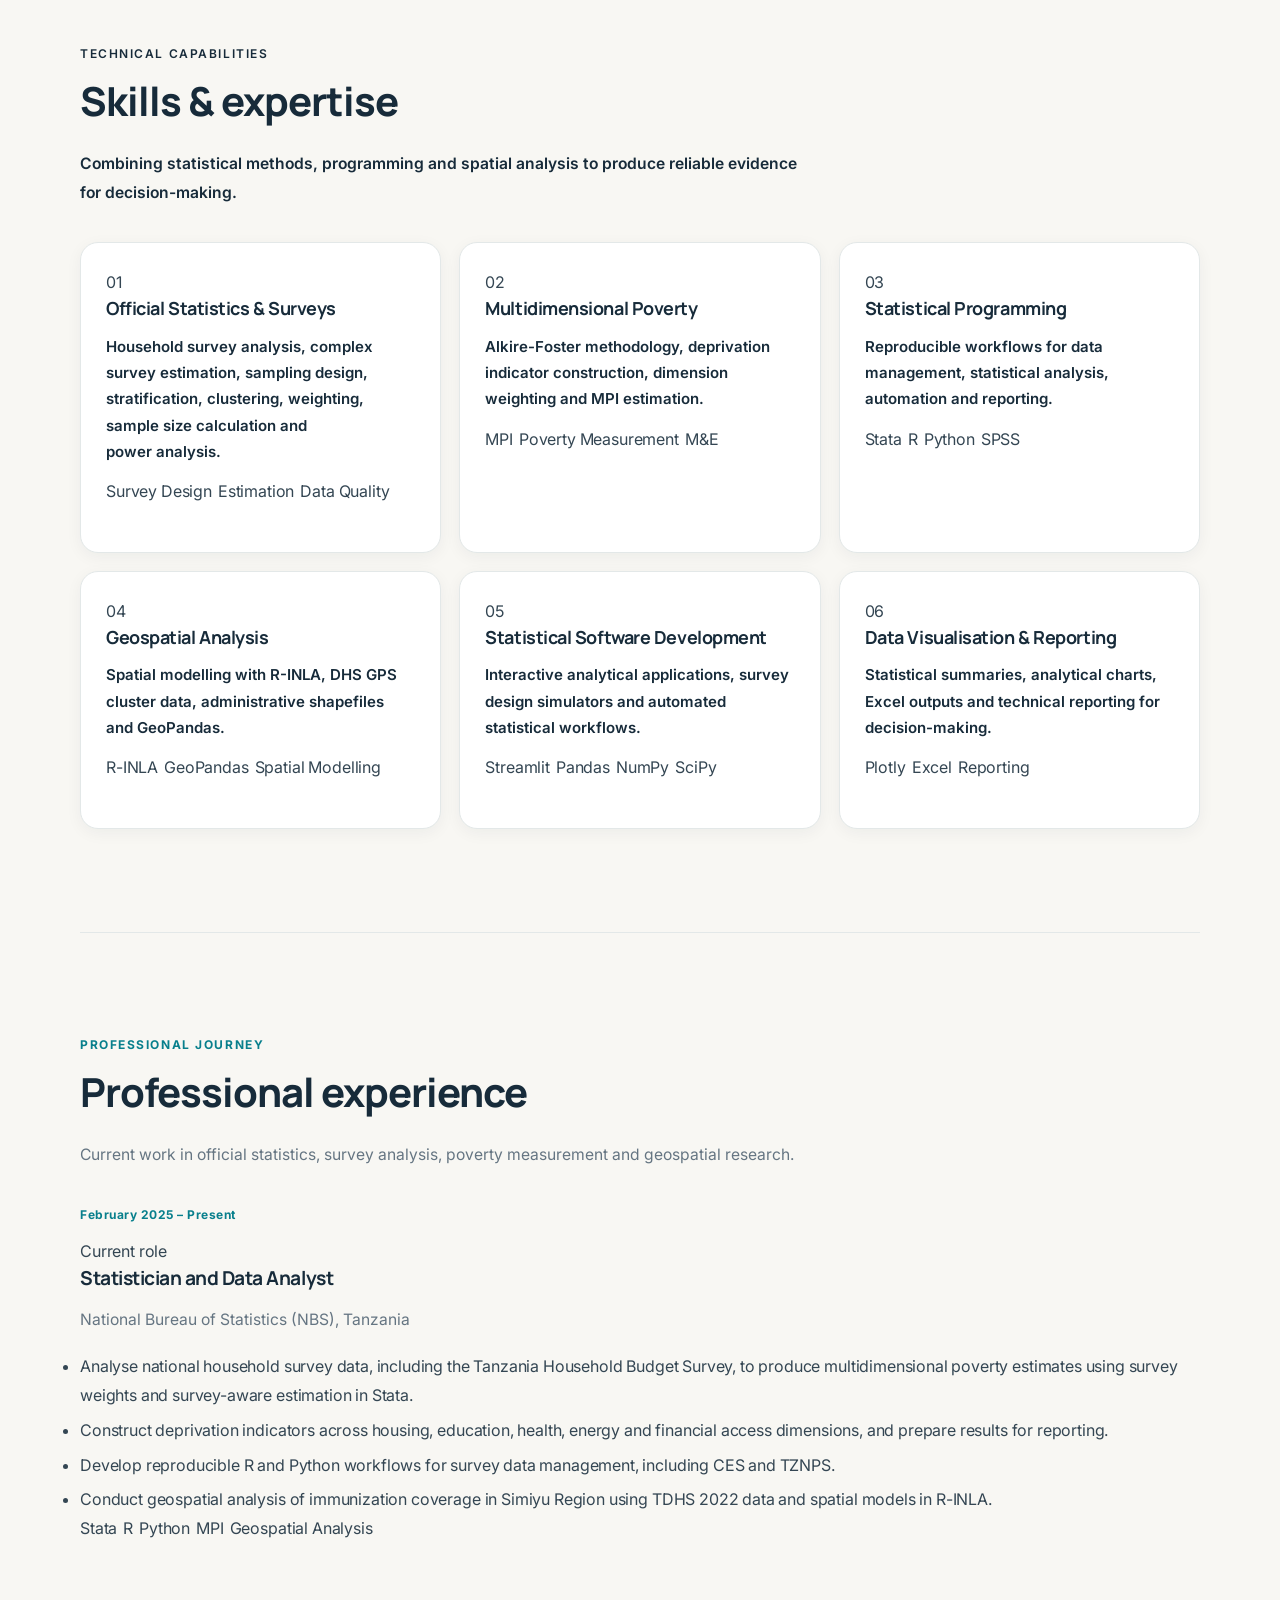
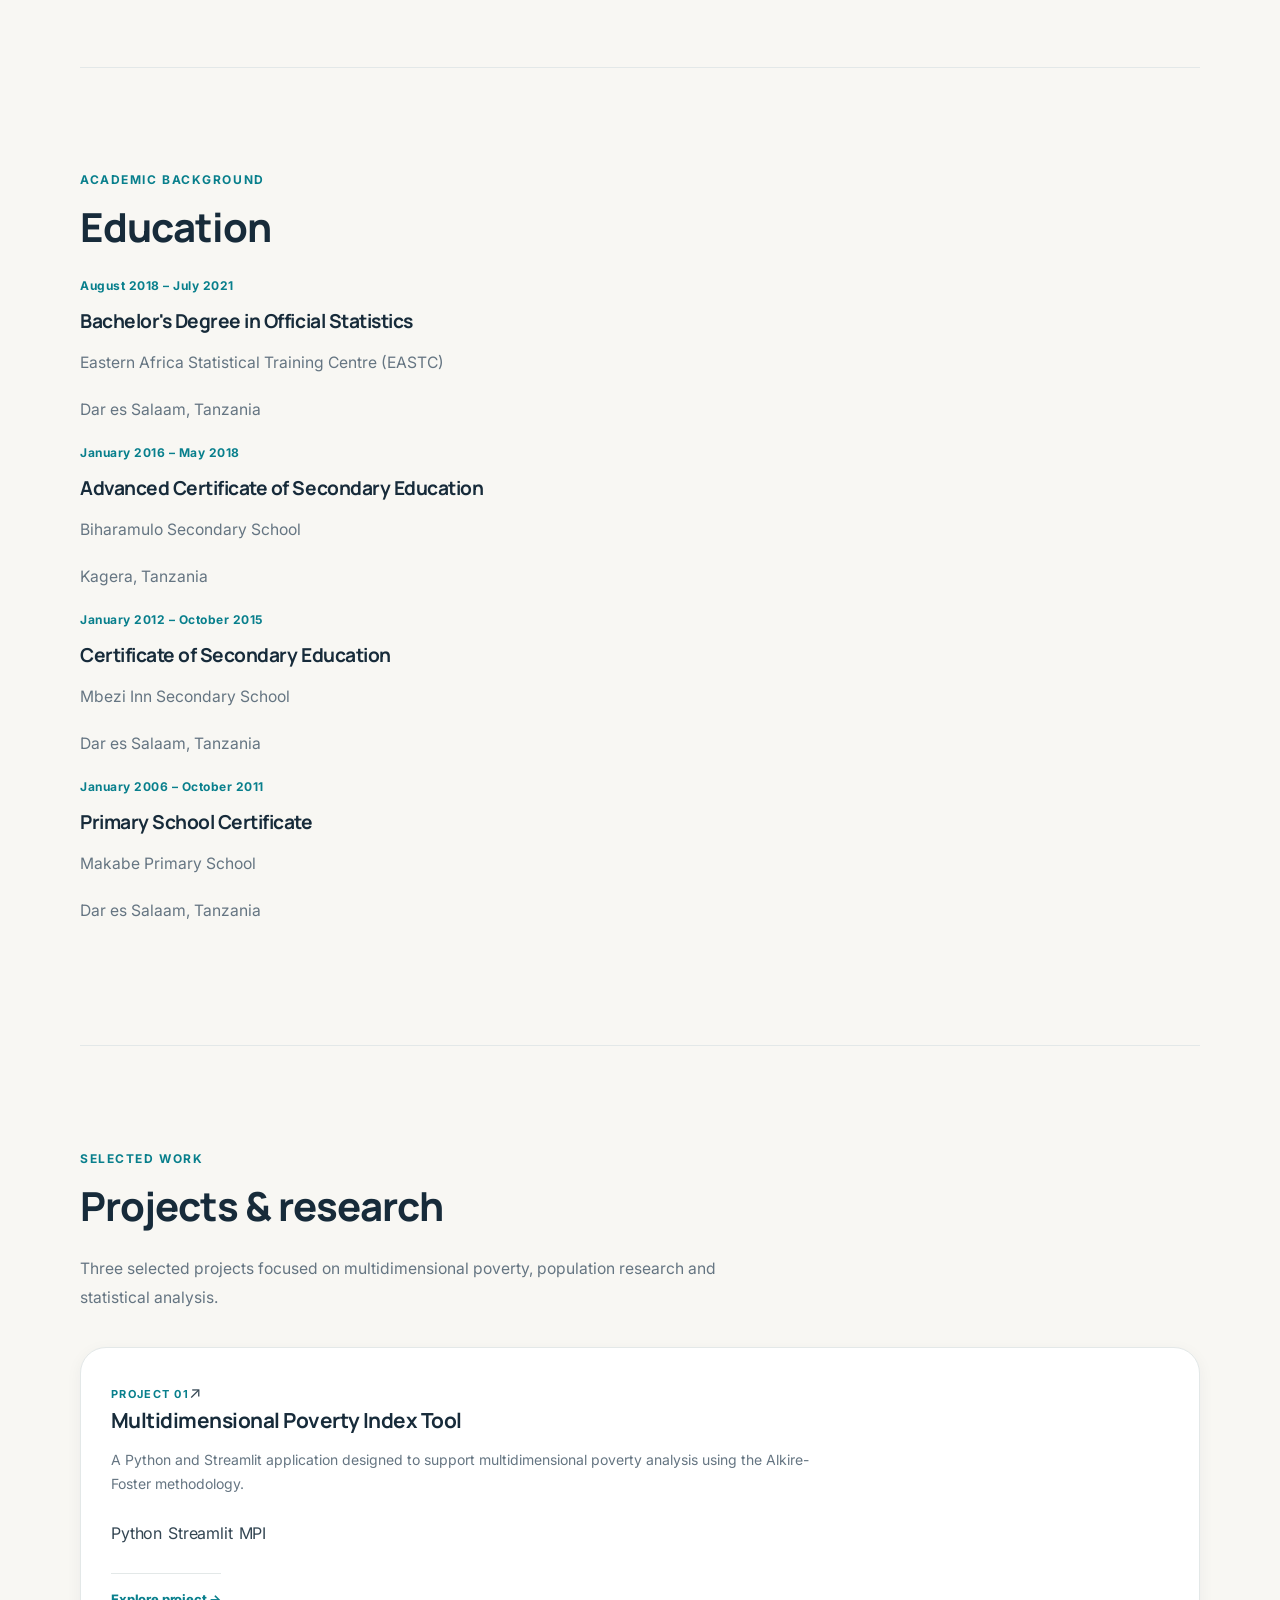
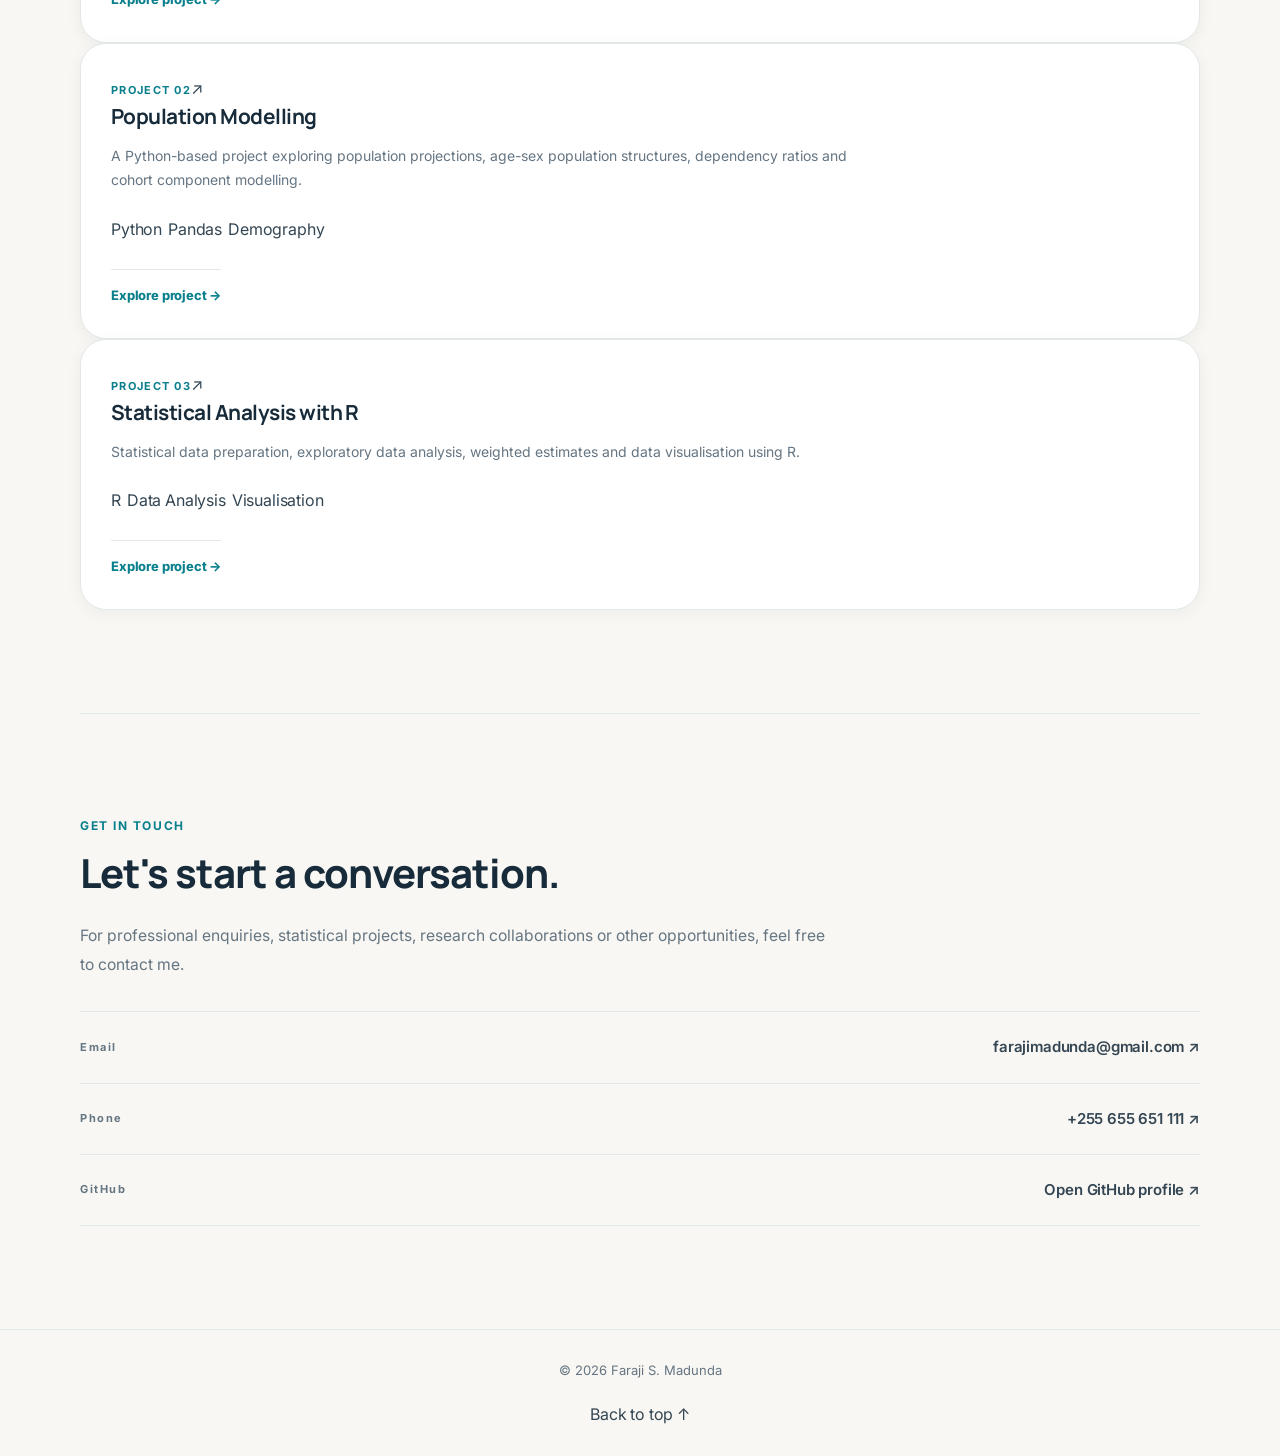
==== commit b75fa7ea: "Revise index.html for improved structure and content Updated the HTML structure and content for the " ====
--- a/index.html
+++ b/index.html
@@ -1,582 +1,252 @@
-
 <!DOCTYPE html>
 <html lang="en">
 <head>
     <meta charset="UTF-8">
     <meta name="viewport" content="width=device-width, initial-scale=1.0">
-
-    <meta name="description" content="The personal portfolio of Faraji S. Madunda, showcasing official statistics, data analysis, programming and research.">
-
-    
-<title>Faraji S. Madunda | Statistician & Data Analyst</title>
-
-<meta name="description" content="Explore the professional portfolio of Faraji S. Madunda, featuring official statistics, multidimensional poverty analysis, population modelling, statistical programming, and data visualisation.">
-
-<meta name="author" content="Faraji S. Madunda">
-
-<meta name="viewport" content="width=device-width, initial-scale=1.0">
-
-<meta name="robots" content="index, follow">
-
-
+    <meta name="description" content="The professional portfolio of Faraji S. Madunda, featuring official statistics, multidimensional poverty measurement, population modelling, statistical programming and research.">
+    <meta name="author" content="Faraji S. Madunda">
+    <meta name="robots" content="index, follow">
+    <meta name="theme-color" content="#f7f8fa">
+    <title>Faraji S. Madunda | Statistician &amp; Data Analyst</title>
+
+    <link rel="preconnect" href="https://fonts.googleapis.com">
+    <link rel="preconnect" href="https://fonts.gstatic.com" crossorigin>
+    <link href="https://fonts.googleapis.com/css2?family=Inter:wght@400;500;600;700;800&family=Manrope:wght@500;600;700;800&display=swap" rel="stylesheet">
     <link rel="stylesheet" href="assets/css/style.css">
     <script src="assets/js/main.js" defer></script>
-
-    <link rel="preconnect" href="https://fonts.googleapis.com">
-    <link rel="preconnect" href="https://fonts.gstatic.com" crossorigin>
-    <link href="https://fonts.googleapis.com/css2?family=Inter:wght@400;500;600;700&family=Manrope:wght@400;500;600;700;800&display=swap" rel="stylesheet">
-
 </head>
-
 <body>
-
-   
-<header>
-    <a href="#home" class="logo">FSM<span>.</span></a>
-
-    <button
-        class="menu-toggle"
-        id="menu-toggle"
-        aria-label="Open navigation menu"
-        aria-expanded="false"
-        aria-controls="main-nav"
-        type="button">
-        ☰ Menu
-    </button>
-
-    <nav id="main-nav">
-        <a href="#about">About</a>
-        <a href="#expertise">Expertise</a>
-        <a href="#experience">Experience</a>
-        <a href="#education">Education</a>    
-        <a href="#projects">Projects</a>
-        <a href="#contact">Contact</a>
-        <a href="#cv">CV</a>
-    </nav>
-</header>
-
-
-    <main>
-       
-<section id="home" class="hero">
-    <div class="hero-content">
-        <p class="eyebrow">OFFICIAL STATISTICS · DATA · RESEARCH</p>
-
-        <h1>
-            Turning data into
-            <span>meaningful insights.</span>
-        </h1>
-
-        <p class="intro">
-            I am Faraji S. Madunda, an official statistics
-            professional interested in data analysis, population
-            modelling, geospatial research and statistical
-            software development.
-        </p>
-
-        <div class="hero-actions">
-            <a href="#projects" class="button">
-                Explore My Projects ↗
-            </a>
-
-            <a href="#about" class="text-link">
-                More About Me →
-            </a>
+    <a class="skip-link" href="#main-content">Skip to content</a>
+
+    <header class="site-header">
+        <a href="#home" class="logo" aria-label="Faraji S. Madunda home">FSM<span>.</span></a>
+
+        <div class="header-actions">
+            <button class="theme-toggle" id="theme-toggle" type="button" aria-label="Switch to dark mode" title="Switch theme">
+                <span class="theme-icon" aria-hidden="true">☾</span>
+                <span class="theme-label">Dark mode</span>
+            </button>
+            <button class="menu-toggle" id="menu-toggle" aria-label="Open navigation menu" aria-expanded="false" aria-controls="main-nav" type="button">
+                <span aria-hidden="true">☰</span> Menu
+            </button>
         </div>
 
-        <div class="hero-specialties">
-            <span>Statistical Analysis</span>
-            <span>Population Modelling</span>
-            <span>Data Tools</span>
-        </div>
-    </div>
-
-    <div class="hero-visual">
-        <img
-            src="assets/images/faraji.jpg"
-            alt="Portrait of Faraji S. Madunda"
-            class="hero-photo"
-        >
-
-        <div class="photo-caption">
-            <span class="caption-dot"></span>
-            <span>Statistician |  Data Analyst | AI Technology | Researcher</span>
-        </div>
-    </div>
-</section>
-
-        
-<section id="about">
-    <p class="eyebrow">A LITTLE ABOUT ME</p>
-
-    <h2>Bridging statistics, AI technology and Research.</h2>
-
-    <p>
-        I am Faraji S. Madunda, A statistician from National Bureau 
-        of Official Statistics Office,
-        with an interest in transforming data into meaningful
-        evidence for planning, policy development and decision-making.
-    </p>
-
-    <p>
-        My professional interests include statistical analysis,
-        population modelling, multidimensional poverty measurement,
-        geospatial analysis and the development of practical
-        data analysis tools using Python, R and other statistical
-        technologies.
-    </p>
-
-    <p>
-        I am committed to continuous learning, improving statistical
-        workflows and communicating analytical findings clearly.
-    </p>
-</section>
-
-
-   
-<section id="expertise">
-
-    <p class="eyebrow">TECHNICAL CAPABILITIES</p>
-    <h2>Skills & Expertise</h2>
-
-    <p class="section-intro">
-        Combining statistical methods, programming and spatial
-        analysis to produce reliable evidence for decision-making.
-    </p>
-
-    <div class="projects-grid">
-
-        <article class="project-card">
-            <h3>Official Statistics & Surveys</h3>
-            <p>
-                Household survey analysis, complex survey estimation,
-                sampling design, stratification, clustering,
-                weighting, sample size calculation and power analysis.
-            </p>
-            <div class="project-tags">
-                <span>Survey Design</span>
-                <span>Estimation</span>
-                <span>Data Quality</span>
-            </div>
-        </article>
-
-        <article class="project-card">
-            <h3>Multidimensional Poverty</h3>
-            <p>
-                Alkire-Foster methodology, deprivation indicator
-                construction, dimension weighting and MPI estimation.
-            </p>
-            <div class="project-tags">
-                <span>MPI</span>
-                <span>Poverty Measurement</span>
-                <span>M&E</span>
-            </div>
-        </article>
-
-        <article class="project-card">
-            <h3>Statistical Programming</h3>
-            <p>
-                Reproducible workflows for data management,
-                statistical analysis, automation and reporting.
-            </p>
-            <div class="project-tags">
-                <span>Stata</span>
-                <span>R</span>
-                <span>Python</span>
-                <span>SPSS</span>
-            </div>
-        </article>
-
-        <article class="project-card">
-            <h3>Geospatial Analysis</h3>
-            <p>
-                Spatial modelling with R-INLA, DHS GPS cluster data,
-                administrative shapefiles and GeoPandas.
-            </p>
-            <div class="project-tags">
-                <span>R-INLA</span>
-                <span>GeoPandas</span>
-                <span>Spatial Modelling</span>
-            </div>
-        </article>
-
-        <article class="project-card">
-            <h3>Statistical Software Development</h3>
-            <p>
-                Interactive analytical applications, survey design
-                simulators and automated statistical workflows.
-            </p>
-            <div class="project-tags">
-                <span>Streamlit</span>
-                <span>Pandas</span>
-                <span>NumPy</span>
-                <span>SciPy</span>
-            </div>
-        </article>
-
-        <article class="project-card">
-            <h3>Data Visualisation & Reporting</h3>
-            <p>
-                Statistical summaries, analytical charts, Excel
-                outputs and technical reporting for decision-making.
-            </p>
-            <div class="project-tags">
-                <span>Plotly</span>
-                <span>Excel</span>
-                <span>Reporting</span>
-            </div>
-        </article>
-
-    </div>
-
-</section>
-
-<section id="experience">
-
-    <p class="eyebrow">PROFESSIONAL JOURNEY</p>
-    <h2>Professional Experience</h2>
-
-    <p class="section-intro">
-        Experience in official statistics, household survey analysis,
-        poverty measurement, geospatial research and census operations.
-    </p>
-
-    <div class="timeline">
-
-        <article class="timeline-item">
-            <span class="timeline-period">Feb 2025 – Present</span>
-            <h3>Statistician and Data Analyst</h3>
-            <p class="organisation-name">
-                National Bureau of Statistics (NBS), Tanzania
-            </p>
-            <ul>
-                <li>
-                    Analyse national household survey data, including
-                    the Tanzania Household Budget Survey, to produce
-                    multidimensional poverty estimates using survey
-                    weights and survey-aware estimation in Stata.
-                </li>
-                <li>
-                    Construct deprivation indicators across housing,
-                    education, health, energy and financial access
-                    dimensions, and prepare results for reporting.
-                </li>
-                <li>
-                    Develop reproducible R and Python workflows for
-                    survey data management, including CES and TZNPS.
-                </li>
-                <li>
-                    Conducted geospatial analysis of immunization
-                    coverage in Simiyu Region using TDHS 2022 data
-                    and spatial models in R-INLA.
-                </li>
-            </ul>
-            <div class="project-tags">
-                <span>Stata</span>
-                <span>R</span>
-                <span>Python</span>
-                <span>MPI</span>
-                <span>Geospatial Analysis</span>
-            </div>
-        </article>
-
-        <article class="timeline-item">
-            <span class="timeline-period">Advisory Engagement</span>
-            <h3>Statistical Advisor</h3>
-            <p class="organisation-name">
-                Advancing Gender Equality Project, Tanzania
-            </p>
-            <p class="experience-context">
-                World Bank-funded project · 2023–2028
-            </p>
-            <ul>
-                <li>
-                    Advised on a two-stage stratified cluster sampling
-                    design targeting approximately 170 enumeration areas.
-                </li>
-                <li>
-                    Reviewed the monitoring and evaluation plan and
-                    identified potential selection bias, lack of
-                    control groups and self-reporting bias.
-                </li>
-                <li>
-                    Supported questionnaire variable development and
-                    assessed TDHS 2022 as a potential baseline data source.
-                </li>
-            </ul>
-            <div class="project-tags">
-                <span>Sampling Design</span>
-                <span>M&E</span>
-                <span>Statistical Advisory</span>
-            </div>
-        </article>
-
-        <article class="timeline-item">
-            <span class="timeline-period">Jul 2022 – Sep 2022</span>
-            <h3>Regional Content Supervisor</h3>
-            <p class="organisation-name">
-                National Bureau of Statistics (NBS), Mtwara
-            </p>
-            <ul>
-                <li>
-                    Oversaw district-level training for practice census
-                    studies and housing enumeration.
-                </li>
-                <li>
-                    Managed and directed trainers during the training
-                    period.
-                </li>
-                <li>
-                    Emphasised data accuracy during training and the
-                    population and housing counting exercise.
-                </li>
-            </ul>
-            <div class="project-tags">
-                <span>Census Operations</span>
-                <span>Training</span>
-                <span>Data Quality</span>
-            </div>
-        </article>
-
-        <article class="timeline-item">
-            <span class="timeline-period">Feb 2022 – May 2022</span>
-            <h3>Data Collector</h3>
-            <p class="organisation-name">
-                Ubungo Municipal Council, Dar es Salaam
-            </p>
-            <ul>
-                <li>
-                    Delineated roads and streets in assigned areas
-                    and supported road and street naming.
-                </li>
-                <li>
-                    Entered household and compound information
-                    into the NaPA system.
-                </li>
-            </ul>
-        </article>
-
-        <article class="timeline-item">
-            <span class="timeline-period">Jul 2021 – Oct 2021</span>
-            <h3>Data Officer Assistant</h3>
-            <p class="organisation-name">
-                Sinza Municipal Hospital, Dar es Salaam
-            </p>
-            <ul>
-                <li>
-                    Entered routine records and analysed data using Excel.
-                </li>
-                <li>
-                    Prepared weekly and monthly reports and maintained
-                    organised statistical records.
-                </li>
-            </ul>
-            <div class="project-tags">
-                <span>Data Management</span>
-                <span>Excel</span>
-                <span>Reporting</span>
-            </div>
-        </article>
-
-    </div>
-
-</section>
-
-<section id="education">
-
-    <p class="eyebrow">ACADEMIC BACKGROUND</p>
-    <h2>Education</h2>
-
-    <div class="timeline">
-
-        <article class="timeline-item">
-            <span class="timeline-period">Aug 2018 – Jul 2021</span>
-            <h3>Bachelor's Degree in Official Statistics</h3>
-            <p class="organisation-name">
-                Eastern Africa Statistical Training Centre (EASTC)
-            </p>
-            <p>Dar es Salaam, Tanzania</p>
-        </article>
-
-        <article class="timeline-item">
-            <span class="timeline-period">Jan 2016 – May 2018</span>
-            <h3>Advanced Certificate of Secondary Education</h3>
-            <p class="organisation-name">
-                Biharamulo Secondary School, 
-            </p>
-            <p>Kagera, Tanzania</p>
-        </article>
-
-        <article class="timeline-item">
-            <span class="timeline-period">Jan 2012 – Oct 2015</span>
-            <h3>Certificate of Secondary Education</h3>
-            <p class="organisation-name">
-                Mbezi Inn Secondary School, 
-                
-            </p>
-            <p>Dar es Salaam, Tanzania</p>
-        </article>
-
-        <article class="timeline-item">
-            <span class="timeline-period">Jan 2006 – Oct 2011</span>
-            <h3>Primary School Certificate</h3>
-            <p class="organisation-name">
-                Makabe Primary School, 
-            </p>
-            <p>Dar es Salaam, Tanzania</p>
-        </article>
-
-    </div>
-
-</section>
-
-<section id="projects">
-    <p class="eyebrow">SELECTED WORK</p>
-    <h2>Projects & Research</h2>
-
-    <p class="section-intro">
-        A selection of projects focused on official statistics,
-        data analysis, population research and statistical software.
-    </p>
-
-    <div class="projects-grid">
-
-        <article class="project-card">
-            <p class="project-number">PROJECT 01</p>
-            <h3>Multidimensional Poverty Index Tool</h3>
-            <p>
-                A Python and Streamlit application designed to support
-                multidimensional poverty analysis using the
-                Alkire-Foster methodology.
-            </p>
-            <div class="project-tags">
-                <span>Python</span>
-                <span>Streamlit</span>
-                <span>MPI</span>
-            </div>
-            <a href="mpi-project.html"  class="project-link">
-                Explore Project →
-            </a>
-        </article>
-
-        <article class="project-card">
-            <p class="project-number">PROJECT 02</p>
-            <h3>Population Modelling</h3>
-            <p>
-                A Python-based project exploring population projections,
-                age-sex population structures, dependency ratios and
-                cohort component modelling.
-            </p>
-            <div class="project-tags">
-                <span>Python</span>
-                <span>Pandas</span>
-                <span>Demography</span>
-            </div>
-            <a href="population-project.html" class="project-link">
-                Explore Project →
-            </a>
-        </article>
-
-        <article class="project-card">
-            <p class="project-number">PROJECT 03</p>
-            <h3>Statistical Analysis with R</h3>
-            <p>
-                Statistical data preparation, exploratory data analysis,
-                weighted estimates and data visualisation using R.
-            </p>
-            <div class="project-tags">
-                <span>R</span>
-                <span>Data Analysis</span>
-                <span>Visualisation</span>
-            </div>
-            <a href="r-analysis-project.html" class="project-link">
-                Explore Project →
-            </a>
-        </article>
-
-    </div>
-</section>
-
-<section id="cv">
-
-    <p class="eyebrow">CURRICULUM VITAE</p>
-
-    <h2>My Professional CV</h2>
-
-    <p class="section-intro">
-        Explore my academic background, professional experience
-        and skills in official statistics and data analysis.
-    </p>
-
-    <div class="cv-panel">
-
-        <div class="cv-content">
-       
-           
-            <div class="hero-actions">
-
-                <a
-                    href="document_certificates/Faraji_Madunda_CV.pdf"
-                    class="button"
-                    target="_blank"
-                    rel="noopener noreferrer">
-                    View My CV 
-                </a>
-
-                <a
-                    href="document_certificates/Faraji_Madunda_CV.pdf"
-                    class="text-link"
-                    download>
-                    Download CV ↓
-                </a>
-
-            </div>
-        </div>
-
-    </div>
-
-</section>
-
-        
-<section id="contact">
-    <p class="eyebrow">GET IN TOUCH</p>
-
-    <h2>Let's start a conversation.</h2>
-
-    <p>
-        For professional enquiries, statistical projects,
-        research collaborations or other opportunities,
-        feel free to contact me.
-    </p>
-
-    <div class="contact-list">
-
-        <a class="contact-item" href="mailto:farajimadunda@gmail.com">
-            <span class="contact-label">Email:</span>
-            <span class="contact-value">farajimadunda@gmail.com ↗</span>
-        </a>
-
-        <a class="contact-item" href="tel:+255 655651111>
-            <span class="contact-label">Phone</span>
-            <span class="contact-value">+255 655 651 111 ↗</span>
-        </a>
-
-        <a class="contact-item"
-           href="https://github.com/Madunda"
-           target="_blank"
-           rel="noopener noreferrer">
-            <span class="contact-label">Madunda</span>
-            <span class="contact-value">Open github profile </span>
-        </a>
-
-    </div>
-</section>
-
+        <nav id="main-nav" aria-label="Main navigation">
+            <a href="#about">About</a>
+            <a href="#expertise">Expertise</a>
+            <a href="#experience">Experience</a>
+            <a href="#education">Education</a>
+            <a href="#projects">Projects</a>
+            <a href="#contact">Contact</a>
+        </nav>
+    </header>
+
+    <main id="main-content">
+        <section id="home" class="hero section-shell">
+            <div class="hero-content">
+                <p class="eyebrow"><span class="status-dot"></span> Official Statistics · Data · Research</p>
+                <h1>Turning data into <span>meaningful insights.</span></h1>
+                <p class="intro">
+                    I am Faraji S. Madunda, an official statistics professional interested in data analysis,
+                    population modelling, geospatial research and statistical software development.
+                </p>
+                <div class="hero-actions">
+                    <a href="#projects" class="button">Explore my projects <span aria-hidden="true">↗</span></a>
+                    <a href="#about" class="text-link">More about me <span aria-hidden="true">→</span></a>
+                </div>
+                <div class="hero-specialties" aria-label="Areas of interest">
+                    <span>Statistical Analysis</span>
+                    <span>Population Modelling</span>
+                    <span>Data Tools</span>
+                </div>
+            </div>
+
+            <div class="hero-visual">
+                <div class="photo-frame">
+                    <img src="assets/images/faraji.jpg" alt="Portrait of Faraji S. Madunda" class="hero-photo">
+                    <span class="photo-index">STATISTICS · RESEARCH · TECHNOLOGY</span>
+                </div>
+                <div class="photo-caption">
+                    <span class="caption-line"></span>
+                    <span>Statistician · Data Analyst · Researcher</span>
+                </div>
+            </div>
+            <a class="scroll-cue" href="#about" aria-label="Scroll to About section"><span>↓</span> Scroll to explore</a>
+        </section>
+
+        <section id="about" class="section-shell section-block">
+            <div class="section-heading">
+                <p class="eyebrow">A little about me</p>
+                <h2>Bridging statistics, technology and research.</h2>
+            </div>
+            <div class="about-copy">
+                <p>
+                    I am an official statistics professional working with data to produce meaningful evidence
+                    for planning, policy development and decision-making.
+                </p>
+                <p>
+                    My professional interests include statistical analysis, population modelling,
+                    multidimensional poverty measurement, geospatial analysis and practical data analysis
+                    tools using Python, R and other statistical technologies.
+                </p>
+                <p>
+                    I am committed to continuous learning, improving statistical workflows and communicating
+                    analytical findings clearly.
+                </p>
+            </div>
+        </section>
+
+        <section id="expertise" class="section-shell section-block">
+            <div class="section-heading">
+                <p class="eyebrow">Technical capabilities</p>
+                <h2>Skills &amp; expertise</h2>
+                <p class="section-intro">Combining statistical methods, programming and spatial analysis to produce reliable evidence for decision-making.</p>
+            </div>
+
+            <div class="expertise-grid">
+                <article class="expertise-card">
+                    <span class="card-index">01</span>
+                    <h3>Official Statistics &amp; Surveys</h3>
+                    <p>Household survey analysis, complex survey estimation, sampling design, stratification, clustering, weighting, sample size calculation and power analysis.</p>
+                    <div class="project-tags"><span>Survey Design</span><span>Estimation</span><span>Data Quality</span></div>
+                </article>
+                <article class="expertise-card">
+                    <span class="card-index">02</span>
+                    <h3>Multidimensional Poverty</h3>
+                    <p>Alkire-Foster methodology, deprivation indicator construction, dimension weighting and MPI estimation.</p>
+                    <div class="project-tags"><span>MPI</span><span>Poverty Measurement</span><span>M&amp;E</span></div>
+                </article>
+                <article class="expertise-card">
+                    <span class="card-index">03</span>
+                    <h3>Statistical Programming</h3>
+                    <p>Reproducible workflows for data management, statistical analysis, automation and reporting.</p>
+                    <div class="project-tags"><span>Stata</span><span>R</span><span>Python</span><span>SPSS</span></div>
+                </article>
+                <article class="expertise-card">
+                    <span class="card-index">04</span>
+                    <h3>Geospatial Analysis</h3>
+                    <p>Spatial modelling with R-INLA, DHS GPS cluster data, administrative shapefiles and GeoPandas.</p>
+                    <div class="project-tags"><span>R-INLA</span><span>GeoPandas</span><span>Spatial Modelling</span></div>
+                </article>
+                <article class="expertise-card">
+                    <span class="card-index">05</span>
+                    <h3>Statistical Software Development</h3>
+                    <p>Interactive analytical applications, survey design simulators and automated statistical workflows.</p>
+                    <div class="project-tags"><span>Streamlit</span><span>Pandas</span><span>NumPy</span><span>SciPy</span></div>
+                </article>
+                <article class="expertise-card">
+                    <span class="card-index">06</span>
+                    <h3>Data Visualisation &amp; Reporting</h3>
+                    <p>Statistical summaries, analytical charts, Excel outputs and technical reporting for decision-making.</p>
+                    <div class="project-tags"><span>Plotly</span><span>Excel</span><span>Reporting</span></div>
+                </article>
+            </div>
+        </section>
+
+        <section id="experience" class="section-shell section-block">
+            <div class="section-heading">
+                <p class="eyebrow">Professional journey</p>
+                <h2>Professional experience</h2>
+                <p class="section-intro">Current work in official statistics, survey analysis, poverty measurement and geospatial research.</p>
+            </div>
+            <article class="experience-card">
+                <div class="experience-topline">
+                    <span class="timeline-period">February 2025 – Present</span>
+                    <span class="current-badge"><span class="status-dot"></span> Current role</span>
+                </div>
+                <h3>Statistician and Data Analyst</h3>
+                <p class="organisation-name">National Bureau of Statistics (NBS), Tanzania</p>
+                <ul class="experience-list">
+                    <li>Analyse national household survey data, including the Tanzania Household Budget Survey, to produce multidimensional poverty estimates using survey weights and survey-aware estimation in Stata.</li>
+                    <li>Construct deprivation indicators across housing, education, health, energy and financial access dimensions, and prepare results for reporting.</li>
+                    <li>Develop reproducible R and Python workflows for survey data management, including CES and TZNPS.</li>
+                    <li>Conduct geospatial analysis of immunization coverage in Simiyu Region using TDHS 2022 data and spatial models in R-INLA.</li>
+                </ul>
+                <div class="project-tags"><span>Stata</span><span>R</span><span>Python</span><span>MPI</span><span>Geospatial Analysis</span></div>
+            </article>
+        </section>
+
+        <section id="education" class="section-shell section-block">
+            <div class="section-heading">
+                <p class="eyebrow">Academic background</p>
+                <h2>Education</h2>
+            </div>
+            <div class="education-list">
+                <article class="education-item">
+                    <span class="timeline-period">August 2018 – July 2021</span>
+                    <div><h3>Bachelor's Degree in Official Statistics</h3><p class="organisation-name">Eastern Africa Statistical Training Centre (EASTC)</p><p>Dar es Salaam, Tanzania</p></div>
+                </article>
+                <article class="education-item">
+                    <span class="timeline-period">January 2016 – May 2018</span>
+                    <div><h3>Advanced Certificate of Secondary Education</h3><p class="organisation-name">Biharamulo Secondary School</p><p>Kagera, Tanzania</p></div>
+                </article>
+                <article class="education-item">
+                    <span class="timeline-period">January 2012 – October 2015</span>
+                    <div><h3>Certificate of Secondary Education</h3><p class="organisation-name">Mbezi Inn Secondary School</p><p>Dar es Salaam, Tanzania</p></div>
+                </article>
+                <article class="education-item">
+                    <span class="timeline-period">January 2006 – October 2011</span>
+                    <div><h3>Primary School Certificate</h3><p class="organisation-name">Makabe Primary School</p><p>Dar es Salaam, Tanzania</p></div>
+                </article>
+            </div>
+        </section>
+
+        <section id="projects" class="section-shell section-block">
+            <div class="section-heading">
+                <p class="eyebrow">Selected work</p>
+                <h2>Projects &amp; research</h2>
+                <p class="section-intro">Three selected projects focused on multidimensional poverty, population research and statistical analysis.</p>
+            </div>
+            <div class="projects-grid">
+                <article class="project-card">
+                    <div class="project-card-top"><span class="project-number">PROJECT 01</span><span class="project-symbol" aria-hidden="true">↗</span></div>
+                    <h3>Multidimensional Poverty Index Tool</h3>
+                    <p>A Python and Streamlit application designed to support multidimensional poverty analysis using the Alkire-Foster methodology.</p>
+                    <div class="project-tags"><span>Python</span><span>Streamlit</span><span>MPI</span></div>
+                    <a href="mpi-project.html" class="project-link">Explore project <span aria-hidden="true">→</span></a>
+                </article>
+                <article class="project-card">
+                    <div class="project-card-top"><span class="project-number">PROJECT 02</span><span class="project-symbol" aria-hidden="true">↗</span></div>
+                    <h3>Population Modelling</h3>
+                    <p>A Python-based project exploring population projections, age-sex population structures, dependency ratios and cohort component modelling.</p>
+                    <div class="project-tags"><span>Python</span><span>Pandas</span><span>Demography</span></div>
+                    <a href="population-project.html" class="project-link">Explore project <span aria-hidden="true">→</span></a>
+                </article>
+                <article class="project-card">
+                    <div class="project-card-top"><span class="project-number">PROJECT 03</span><span class="project-symbol" aria-hidden="true">↗</span></div>
+                    <h3>Statistical Analysis with R</h3>
+                    <p>Statistical data preparation, exploratory data analysis, weighted estimates and data visualisation using R.</p>
+                    <div class="project-tags"><span>R</span><span>Data Analysis</span><span>Visualisation</span></div>
+                    <a href="r-analysis-project.html" class="project-link">Explore project <span aria-hidden="true">→</span></a>
+                </article>
+            </div>
+        </section>
+
+        <section id="contact" class="section-shell section-block">
+            <div class="contact-layout">
+                <div class="section-heading">
+                    <p class="eyebrow">Get in touch</p>
+                    <h2>Let's start a conversation.</h2>
+                    <p>For professional enquiries, statistical projects, research collaborations or other opportunities, feel free to contact me.</p>
+                </div>
+                <div class="contact-list">
+                    <a class="contact-item" href="mailto:farajimadunda@gmail.com">
+                        <span class="contact-label">Email</span><span class="contact-value">farajimadunda@gmail.com <span aria-hidden="true">↗</span></span>
+                    </a>
+                    <a class="contact-item" href="tel:+255655651111">
+                        <span class="contact-label">Phone</span><span class="contact-value">+255 655 651 111 <span aria-hidden="true">↗</span></span>
+                    </a>
+                    <a class="contact-item" href="https://github.com/Madunda" target="_blank" rel="noopener noreferrer">
+                        <span class="contact-label">GitHub</span><span class="contact-value">Open GitHub profile <span aria-hidden="true">↗</span></span>
+                    </a>
+                </div>
+            </div>
+        </section>
     </main>
 
-    <footer>
-                    <p>© <span id="year">2026</span> Faraji Madunda</p>
+    <footer class="site-footer">
+        <p>© <span id="year">2026</span> Faraji S. Madunda</p>
+        <a href="#home">Back to top ↑</a>
     </footer>
-
 </body>
 </html>
